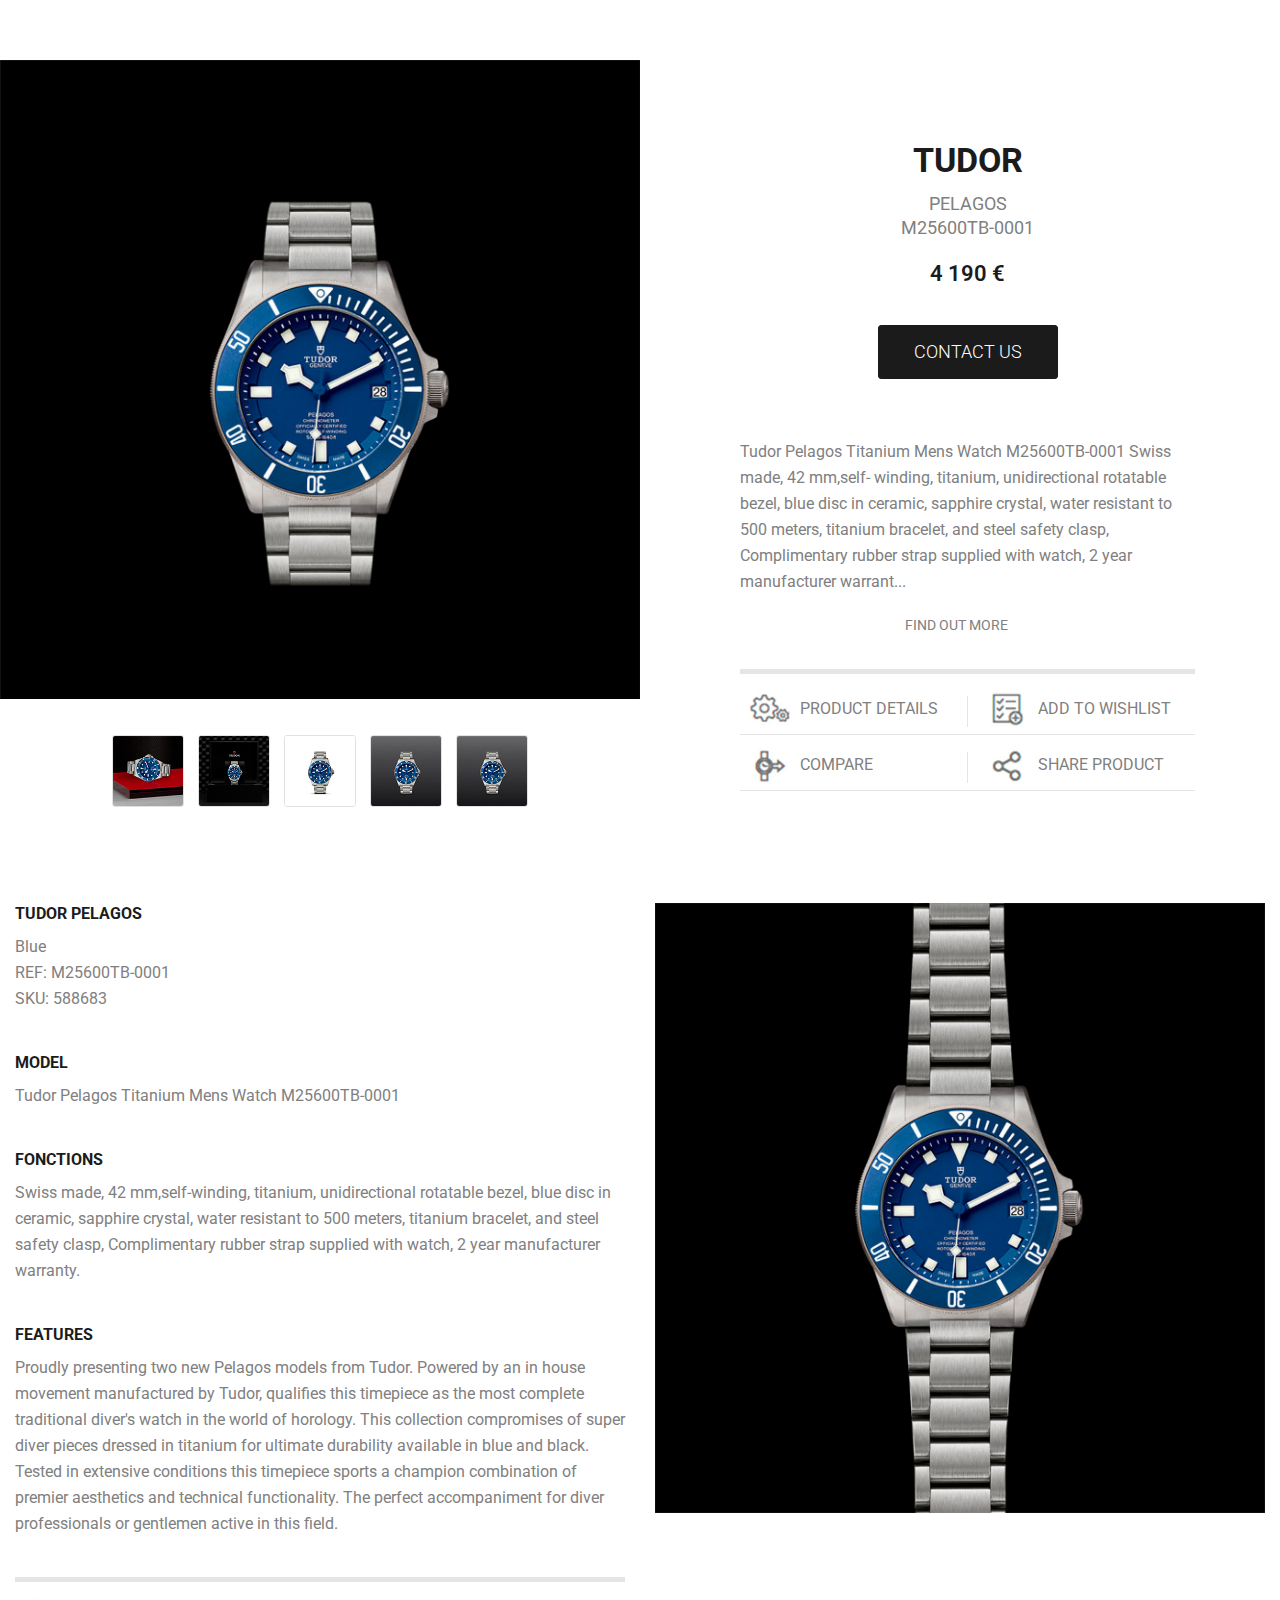
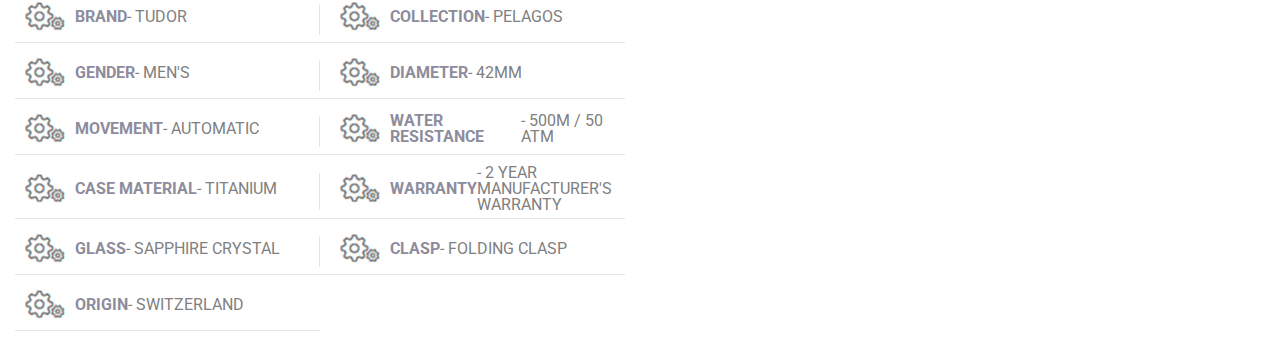
==== preview/index.html @ b0b80672 "git init" ====
<!doctype html>
<html lang="en">
<head>
	<meta charset="UTF-8">
<title>title</title>
<meta name="robots" content="noindex, nofollow">
<meta name="viewport" content="width=device-width, user-scalable=no, initial-scale=1.0, maximum-scale=1.0, minimum-scale=1.0">
<meta http-equiv="X-UA-Compatible" content="ie=edge">
<!-- Chrome, Firefox OS and Opera -->
<meta name="theme-color" content="#000">
<!-- Windows Phone -->
<meta name="msapplication-navbutton-color" content="#000">
<!-- iOS Safari -->
<meta name="apple-mobile-web-app-status-bar-style" content="#000">

<link rel="preconnect" href="https://fonts.gstatic.com">
<link href="https://fonts.googleapis.com/css2?family=Roboto:ital,wght@0,100;0,300;0,400;0,500;0,700;0,900;1,100;1,300;1,400;1,500;1,700;1,900&display=swap" rel="stylesheet">


<link rel="stylesheet" href="../static/css/swiper.min.css">
<link rel="stylesheet" href="../static/css/index.css">


<!--<link rel="stylesheet" href="../static/css/mobile.css"  media="(max-width:991px)">-->

<!--<link rel="stylesheet" href="../static/css/desktop.css"  media="(min-width:992px)">-->




<!--<link rel="shortcut icon" href="../static/images/favicon.png"/>-->

</head>
<body>
<!--page-wrapper-->
<div class="page-wrapper">
	<header class="header wrapper" id="header"></header>
	<!--page-content-->
	<div class="page-content">
		<section class="top-product">
			<div class="container">
				<div class="top-product__wrap">
					<div class="product-slider">
						<div class="swiper-container gallery-top">
							<div class="swiper-wrapper">
								<div class="swiper-slide">
									<img src="../static/images/general/product-img-1.jpg" alt="">
								</div>
								<div class="swiper-slide">
									<img src="../static/images/general/product-img-1.jpg" alt="">
								</div>
								<div class="swiper-slide">
									<img src="../static/images/general/product-img-1.jpg" alt="">
								</div>
								<div class="swiper-slide">
									<img src="../static/images/general/product-img-1.jpg" alt="">
								</div>
								<div class="swiper-slide">
									<img src="../static/images/general/product-img-1.jpg" alt="">
								</div>
							</div>
							<!-- Add Arrows -->
							<div class="swiper-button-next"></div>
							<div class="swiper-button-prev"></div>
						</div>
						<div class="swiper-container gallery-thumbs">
							<div class="swiper-wrapper">
								<div class="swiper-slide">
									<img src="../static/images/general/product-img-s-1.jpg" alt="">
								</div>
								<div class="swiper-slide">
									<img src="../static/images/general/product-img-s-2.jpg" alt="">
								</div>
								<div class="swiper-slide">
									<img src="../static/images/general/product-img-s-2.jpg" alt="">
								</div>
								<div class="swiper-slide">
									<img src="../static/images/general/product-img-s-3.jpg" alt="">
								</div>
								<div class="swiper-slide">
									<img src="../static/images/general/product-img-s-4.jpg" alt="">
								</div>
								<div class="swiper-slide">
									<img src="../static/images/general/product-img-s-5.jpg" alt="">
								</div>
							</div>
						</div>
					</div>
					<div class="product-info">
						<div class="product-info__title">TUDOR</div>
						<div class="product-info__subtitle">
							PELAGOS <br>
							M25600TB-0001
						</div>
						<div class="product-info__price">
							4 190 €
						</div>
						<div class="product-info__buy">
							<button class="btn btn-primary">
								CONTACT US
							</button>
						</div>
						<div class="product-info__text">
							Tudor Pelagos Titanium Mens Watch M25600TB-0001 Swiss made, 42 mm,self-
							winding, titanium, unidirectional rotatable bezel, blue disc in ceramic, sapphire
							crystal, water resistant to 500 meters, titanium bracelet, and steel safety clasp,
							Complimentary rubber strap supplied with watch, 2 year manufacturer warrant...
						</div>
						<div class="product-info__text-btn">
							<span>
								FIND OUT MORE
							</span>
							<svg class="icon">
								<use xlink:href="#ic-down"></use>
							</svg>
						</div>
						<div class="product-info__buttons">
							<ul>
								<li>
									<a href="#">
										<img src="../static/images/general/product-info-1.png" alt="">
										<span>PRODUCT DETAILS</span>
									</a>
								</li>
								<li>
									<a href="#">
										<img src="../static/images/general/product-info-2.png" alt="">
										<span>ADD TO WISHLIST</span>
									</a>
								</li>
								<li>
									<a href="#">
										<img src="../static/images/general/product-info-3.png" alt="">
										<span>COMPARE</span>
									</a>
								</li>
								<li>
									<a href="#">
										<img src="../static/images/general/product-info-4.png" alt="">
										<span>SHARE PRODUCT</span>
									</a>
								</li>
							</ul>
						</div>
					</div>
				</div>
			</div>
		</section>
		<section class="product-about">
			<div class="container">
				<div class="product-about__wrap">
					<div class="product-about__des">
						<div class="product-about__item">
							<div class="product-about__title">
								TUDOR PELAGOS
							</div>
							<div class="product-about__text">
								Blue <br>
								REF: M25600TB-0001 <br>
								SKU: 588683 <br>
							</div>
						</div>
						<div class="product-about__item">
							<div class="product-about__title">
								MODEL
							</div>
							<div class="product-about__text">
								Tudor Pelagos Titanium Mens Watch M25600TB-0001
							</div>
						</div>
						<div class="product-about__item">
							<div class="product-about__title">
								FONCTIONS
							</div>
							<div class="product-about__text">
								Swiss made, 42 mm,self-winding, titanium, unidirectional rotatable bezel, blue disc in ceramic,
								sapphire crystal, water resistant to 500 meters, titanium bracelet, and steel safety clasp,
								Complimentary rubber strap supplied with watch, 2 year manufacturer warranty.
							</div>
						</div>
						<div class="product-about__item">
							<div class="product-about__title">
								FEATURES
							</div>
							<div class="product-about__text">
								Proudly presenting two new Pelagos models from Tudor. Powered by an in house movement
								manufactured by Tudor, qualifies this timepiece as the most complete traditional diver's watch in
								the world of horology. This collection compromises of super diver pieces dressed in titanium for
								ultimate durability available in blue and black. Tested in extensive conditions this timepiece
								sports a champion combination of premier aesthetics and technical functionality. The perfect
								accompaniment for diver professionals or gentlemen active in this field.
							</div>
						</div>
						<div class="product-info__buttons">
							<ul>
								<li>
									<img src="../static/images/general/product-info-1.png" alt="">
									<strong>BRAND </strong>
									<span> - TUDOR</span>
								</li>
								<li>
									<img src="../static/images/general/product-info-1.png" alt="">
									<strong>COLLECTION </strong>
									<span> - PELAGOS</span>
								</li>
								<li>
									<img src="../static/images/general/product-info-1.png" alt="">
									<strong>GENDER </strong>
									<span> - MEN'S</span>
								</li>
								<li>
									<img src="../static/images/general/product-info-1.png" alt="">
									<strong>DIAMETER </strong>
									<span> - 42MM</span>
								</li>
								<li>
									<img src="../static/images/general/product-info-1.png" alt="">
									<strong>MOVEMENT </strong>
									<span> - AUTOMATIC</span>
								</li>
								<li>
									<img src="../static/images/general/product-info-1.png" alt="">
									<strong>WATER RESISTANCE </strong>
									<span> - 500M / 50 ATM</span>
								</li>
								<li>
									<img src="../static/images/general/product-info-1.png" alt="">
									<strong>CASE MATERIAL </strong>
									<span> - TITANIUM</span>
								</li>
								<li>
									<img src="../static/images/general/product-info-1.png" alt="">
									<strong>WARRANTY </strong>
									<span> - 2 YEAR MANUFACTURER'S WARRANTY</span>
								</li>
								<li>
									<img src="../static/images/general/product-info-1.png" alt="">
									<strong>GLASS </strong>
									<span> - SAPPHIRE CRYSTAL</span>
								</li>
								<li>
									<img src="../static/images/general/product-info-1.png" alt="">
									<strong>CLASP</strong>
									<span> -  FOLDING CLASP</span>
								</li>
								<li>
									<img src="../static/images/general/product-info-1.png" alt="">
									<strong>ORIGIN</strong>
									<span> -  SWITZERLAND</span>
								</li>
							</ul>
						</div>
					</div>
					<div class="product-about__media">
						<img src="../static/images/general/product-about.jpg" alt="">
					</div>
				</div>
			</div>
		</section>
	</div>
	<!--page-content-->
	<footer class="footer" id="footer"></footer>

</div>
<!--end-page-wrapper-->
<div class="hidden">
    <?xml version="1.0" encoding="utf-8"?><svg xmlns="http://www.w3.org/2000/svg" xmlns:xlink="http://www.w3.org/1999/xlink"><symbol viewBox="0 0 30 25.385" id="about-ico-1" xmlns="http://www.w3.org/2000/svg"><g data-name="Сгруппировать 204"><path data-name="Контур 5928" d="M9.231 17.885a.577.577 0 01-.577.577H4.039a.577.577 0 01-.577-.577V15a.577.577 0 01.577-.577h4.615a.577.577 0 01.577.577z"/><path data-name="Контур 5929" d="M20.769 17.885a.577.577 0 01-.577.577h-4.615a.577.577 0 01-.577-.577V15a.577.577 0 01.577-.577h4.615a.577.577 0 01.577.577z"/><path data-name="Контур 5930" d="M23.654 0a6.352 6.352 0 00-5.905 4.038h-3.326a2.874 2.874 0 00-2.308 1.172 2.874 2.874 0 00-2.308-1.172H2.885A2.888 2.888 0 000 6.923v14.423a2.888 2.888 0 002.885 2.885h7.5a1.155 1.155 0 011.154 1.154h1.154a1.155 1.155 0 011.154-1.154h7.5a2.888 2.888 0 002.885-2.885v-8.683A6.345 6.345 0 0023.654 0zM10.385 23.077h-7.5a1.733 1.733 0 01-1.6-1.062 2.866 2.866 0 001.6.485h6.923a1.727 1.727 0 011.415.74 2.288 2.288 0 00-.838-.163zm-.577-1.731H2.885a1.733 1.733 0 01-1.731-1.731V6.923a1.733 1.733 0 011.731-1.731h6.923a1.733 1.733 0 011.731 1.731v15.016a2.836 2.836 0 00-1.731-.593zm11.538 1.731h-7.5a2.288 2.288 0 00-.838.163 1.727 1.727 0 011.415-.74h6.923a2.866 2.866 0 001.6-.485 1.733 1.733 0 01-1.6 1.062zm1.731-4.615v1.154a1.733 1.733 0 01-1.731 1.731h-6.923a2.836 2.836 0 00-1.731.593V6.923a1.733 1.733 0 011.731-1.731h2.995a6.1 6.1 0 000 2.308H15v1.154h2.748a6.332 6.332 0 00.593 1.154H15v1.154h4.312a6.319 6.319 0 003.765 1.7zm.577-6.923a5.192 5.192 0 115.192-5.192 5.2 5.2 0 01-5.192 5.191z"/><path data-name="Контур 5931" d="M3.462 7.5h5.769v1.154H3.462z"/><path data-name="Контур 5932" d="M3.462 9.808h5.769v1.154H3.462z"/><path data-name="Контур 5933" d="M3.462 12.115h5.769v1.154H3.462z"/><path data-name="Контур 5934" d="M15 12.115h5.769v1.154H15z"/><path data-name="Контур 5935" d="M23.077 2.885h1.154V7.5h-1.154z"/><path data-name="Контур 5936" d="M23.077 8.654h1.154v1.154h-1.154z"/></g></symbol><symbol viewBox="0 0 30 28.846" id="about-ico-2" xmlns="http://www.w3.org/2000/svg"><path data-name="Контур 5912" d="M28.269 0H1.731A1.733 1.733 0 000 1.731v19.615a1.733 1.733 0 001.731 1.731h9.808v2.308H9.231a1.733 1.733 0 00-1.731 1.73v1.731h15v-1.731a1.733 1.733 0 00-1.731-1.731h-2.307v-2.307h9.808A1.733 1.733 0 0030 21.346V1.731A1.733 1.733 0 0028.269 0zm-7.5 26.538a.578.578 0 01.577.577v.577H8.654v-.577a.578.578 0 01.577-.577h11.538zm-3.462-1.154h-4.615v-2.307h4.615zm11.538-4.038a.578.578 0 01-.577.577H1.731a.578.578 0 01-.577-.577V1.731a.578.578 0 01.577-.577h26.538a.578.578 0 01.577.577z"/><path data-name="Контур 5913" d="M26.539 2.308H3.462a1.155 1.155 0 00-1.154 1.154v15h25.385v-15a1.155 1.155 0 00-1.154-1.154zm0 1.154v1.154H3.462V3.462zM3.462 17.308V5.77h23.077v11.538z"/><path data-name="Контур 5914" d="M23.077 19.615h3.462v1.154h-3.462z"/><path data-name="Контур 5915" d="M18.462 19.615h3.462v1.154h-3.462z"/><path data-name="Контур 5916" d="M13.557 15.085a1.148 1.148 0 01-.817-.339l-3.053-3.052.816-.816 3.053 3.052 5.939-5.937.816.816-5.937 5.938a1.148 1.148 0 01-.817.338z"/></symbol><symbol viewBox="0 0 27.715 30" id="about-ico-3" xmlns="http://www.w3.org/2000/svg"><g data-name="Сгруппировать 203"><path data-name="Контур 5917" d="M2.31 4.619h4.619v1.155H2.31z"/><path data-name="Контур 5918" d="M8.083 4.619h2.31v1.155h-2.31z"/><path data-name="Контур 5919" d="M8.083 15.59h1.155v4.619H8.083z"/><path data-name="Контур 5920" d="M8.661 14.435a1.155 1.155 0 111.155-1.155 1.156 1.156 0 01-1.155 1.155zm0-1.155z"/><path data-name="Контур 5921" d="M2.31 0h23.1v1.155H2.31z"/><path data-name="Контур 5922" d="M25.983 2.31H1.732A1.734 1.734 0 000 4.042v19.631a1.734 1.734 0 001.732 1.737h7.142a.579.579 0 01.473.245l2.558 3.636a1.68 1.68 0 002.749 0l2.559-3.635a.578.578 0 01.473-.246h8.3a1.734 1.734 0 001.732-1.732V4.042a1.734 1.734 0 00-1.735-1.732zM1.732 3.465h24.25a.578.578 0 01.577.577v2.887H1.155V4.042a.578.578 0 01.577-.577zm24.25 20.786h-8.3a1.736 1.736 0 00-1.417.736l-2.56 3.636a.54.54 0 01-.86 0l-2.559-3.636a1.737 1.737 0 00-1.417-.735H1.732a.578.578 0 01-.577-.577V8.084H26.56v15.59a.578.578 0 01-.577.577z"/><path data-name="Контур 5923" d="M2.31 21.938a1.156 1.156 0 001.155 1.155h20.786a1.156 1.156 0 001.159-1.155v-12.7H2.31zM3.465 10.39h20.786v11.548H3.465z"/><path data-name="Контур 5924" d="M10.97 19.054h4.619v1.155H10.97z"/><path data-name="Контур 5925" d="M10.97 16.744h5.774v1.155H10.97z"/><path data-name="Контур 5926" d="M10.97 14.435h6.929v1.155H10.97z"/><path data-name="Контур 5927" d="M10.97 12.125h8.083v1.155H10.97z"/></g></symbol><symbol viewBox="0 0 32 32" id="advantages-ico-1" xmlns="http://www.w3.org/2000/svg"><path data-name="Контур 5937" d="M16 12.923v6.154a3.077 3.077 0 000-6.154z"/><g data-name="Сгруппировать 408"><path data-name="Контур 5938" d="M16 0a16 16 0 1016 16A16.047 16.047 0 0016 0zm0 30.769A14.769 14.769 0 1130.769 16 14.813 14.813 0 0116 30.769z"/><path data-name="Контур 5939" d="M16 9.846A6.154 6.154 0 1022.154 16 6.172 6.172 0 0016 9.846zm0 11.077A4.923 4.923 0 1120.923 16 4.938 4.938 0 0116 20.923z"/><path data-name="Контур 5940" d="M16 2.462A13.538 13.538 0 1029.539 16 13.578 13.578 0 0016 2.462zm0 25.846A12.308 12.308 0 1128.308 16 12.344 12.344 0 0116 28.308z"/></g></symbol><symbol viewBox="0 0 17.414 17.414" id="arrow" xmlns="http://www.w3.org/2000/svg"><path d="M8 .707l8 8-8 8m-8-8h16" stroke-width="2"/></symbol><symbol viewBox="0 0 8.121 5.121" id="ic-chevron" xmlns="http://www.w3.org/2000/svg"><path data-name="Контур 1" d="M1.061 1.061l1.125 1.125.525.525 1.35 1.35 1-1 .125-.125 1.875-1.875"/></symbol><symbol viewBox="0 0 14 14" id="ic-login" xmlns="http://www.w3.org/2000/svg"><path d="M7 0A7 7 0 00.77 3.818a.583.583 0 101.038.531 5.833 5.833 0 110 5.3.583.583 0 10-1.038.531A7 7 0 107 0zm-.589 4.078a.583.583 0 00-.407 1l1.338 1.338H.583a.584.584 0 100 1.167h6.758L6 8.921a.583.583 0 10.825.825l2.282-2.282a.583.583 0 000-.929L6.829 4.254a.583.583 0 00-.418-.177z"/></symbol><symbol viewBox="0 0 131.255 40" id="ic-logo" xmlns="http://www.w3.org/2000/svg"><g data-name="Сгруппировать 96"><g data-name="Сгруппировать 93"><path data-name="Контур 25" d="M28.465 23.498a5.767 5.767 0 00-5.767 5.767h17.3v-5.767z"/><path data-name="Контур 26" d="M29.036 30.999a14.254 14.254 0 01-9.16 3.234A14.135 14.135 0 019.83 29.957a14.25 14.25 0 01-4.061-9.8 14.14 14.14 0 014.07-10.117 14.259 14.259 0 0110.162-4.268A14.142 14.142 0 0130.066 9.94l.028.029a10.475 10.475 0 007.421 3.117h1.261a20.009 20.009 0 00-18.9-13.087 19.958 19.958 0 00-19.88 20 20 20 0 0020 20 19.925 19.925 0 0013.63-5.365 6.466 6.466 0 006.371 5.365v-9z"/></g><g data-name="Сгруппировать 94"><path data-name="Контур 27" d="M78.929 8.833a.6.6 0 00-.126.465c-.071 2.877-.276 5.749-.237 8.631a11.426 11.426 0 01-.166 2.768c-.1.445-.16.527-.612.528h-2.75c-.466 0-.539-.077-.539-.553a36.264 36.264 0 01.093-4.216c.226-1.951.119-3.9.192-5.853.05-1.358.179-2.712.25-4.07a1.467 1.467 0 011.44-1.325q1.877-.025 3.755 0a1.746 1.746 0 011.551 1.4 9.83 9.83 0 00.4 1.773.16.16 0 01.019.064 11.12 11.12 0 00.38 2.053 8.493 8.493 0 00.39 1.882 1.529 1.529 0 01.053.361 12.039 12.039 0 01.326 2.722c.115-.713.237-1.42.386-2.1a7.015 7.015 0 01.385-1.78 2.186 2.186 0 00.074-.593 13.171 13.171 0 01.343-1.721c.195-.621.048-1.3.4-1.876a.5.5 0 00.027-.264 1.909 1.909 0 011.972-1.934c1.126.052 2.258 0 3.386.02a1.512 1.512 0 011.188.493 1.69 1.69 0 01.431 1.061c0 .748-.023 1.5.013 2.245.057 1.191.175 2.379.226 3.571.043 1 .031 2.01.033 3.015 0 1.329.235 2.643.245 3.972 0 .413.02.826.014 1.239a.389.389 0 01-.427.416q-1.542.008-3.085 0a.518.518 0 01-.508-.411 1.817 1.817 0 01-.061-.564c0-1.2-.015-2.39-.006-3.585.009-1.13-.218-2.241-.235-3.368-.016-.993-.024-1.987-.032-2.981 0-.476 0-.952-.038-1.433a2.517 2.517 0 00-.307 1 1.516 1.516 0 01-.2.9.8.8 0 00-.06.426 1.511 1.511 0 01-.2.834.157.157 0 00-.038.091c.088.65-.294 1.225-.3 1.86a1.148 1.148 0 01-.139.579.341.341 0 00-.065.153 9.287 9.287 0 01-.353 1.858c-.123.672-.113 1.436-.752 1.924a1.659 1.659 0 01-.937.368c-.859.029-1.721.029-2.581 0a1.764 1.764 0 01-1.425-1.053c-.12-.321-.133-.648-.223-.961-.173-.6-.19-1.227-.409-1.811a.187.187 0 01-.016-.065c.006-.718-.374-1.372-.348-2.092.009-.24-.228-.4-.217-.623a12.9 12.9 0 00-.347-1.892 9.827 9.827 0 01-.233-1.548z"/><path data-name="Контур 28" d="M53.492 19.797a7.391 7.391 0 01-1.493 1.127 4.072 4.072 0 01-.693.3 4.818 4.818 0 01-2.719.25 4.085 4.085 0 01-2.967-2.233 9.278 9.278 0 01-.538-1.523 19.321 19.321 0 01-.448-6.329 7.393 7.393 0 01.435-2.313c.123-.321.138-.688.3-1.013A4.688 4.688 0 0147.1 5.925c.528-.315 1.108-.484 1.652-.746a.523.523 0 01.129-.033 12.288 12.288 0 014.443-.183 6.7 6.7 0 012.152.388 1.326 1.326 0 00.461.054c.426.045.667.333.539.733a9.223 9.223 0 00-.2 2.054c-.053.581-.2.76-.77.76h-4.593a1.557 1.557 0 00-1.473 1.029 4.3 4.3 0 00-.256 1.661 15.26 15.26 0 00.02 3.438 7.432 7.432 0 00.033.768 1.981 1.981 0 00.83 1.472.428.428 0 00.147.077 5.384 5.384 0 002.342-.1c.388-.135.431-.346.427-.69-.016-1.373-.007-2.747-.006-4.121 0-.53.051-.583.568-.584h2.816c.625 0 .712.095.712.72v7.874c0 .578-.137.719-.706.72h-2.045a.473.473 0 01-.552-.451 7.8 7.8 0 01-.278-.968z"/><path data-name="Контур 29" d="M99.052 17.47c.927 0 1.855-.01 2.782.005.317.005.592-.082.666-.379a.963.963 0 00-.118-.953 2.422 2.422 0 00-.957-.589c-.6-.227-1.181-.493-1.764-.758a9.566 9.566 0 00-.734-.3 5.655 5.655 0 01-2.81-1.987 3.645 3.645 0 01-.631-1.557 8.706 8.706 0 01.023-3.029 3.082 3.082 0 012.274-2.551 12.1 12.1 0 013.636-.487 6.306 6.306 0 012.02.205 2.045 2.045 0 00.666.046 1.658 1.658 0 011 .214c.113.079.26.047.393.056.612.041.842.319.88.913a11.986 11.986 0 01-.235 2.087c-.029.269-.224.294-.442.293q-2.062-.007-4.123-.007c-.346 0-.693.005-1.039 0-.388 0-.766.057-.925.453a1 1 0 00.462 1.179 7.258 7.258 0 001.322.593c.265.1.529.218.789.331.575.25 1.16.48 1.728.742a4.97 4.97 0 012.38 2.063 4.83 4.83 0 01.406 1.288 5.836 5.836 0 01.193 1.413 4.849 4.849 0 01-.2 1.414c-.109.341-.15.7-.282 1.049a2.862 2.862 0 01-1.447 1.568 6.63 6.63 0 01-1.926.548 10.364 10.364 0 01-1.953.176 6.238 6.238 0 01-2.187-.166 2.646 2.646 0 00-.865-.055 1.9 1.9 0 01-.939-.2.663.663 0 00-.425-.065 1.981 1.981 0 01-1.015-.289.268.268 0 01-.157-.273 4.519 4.519 0 01.031-.9 7.87 7.87 0 00.181-1.592c-.006-.418.1-.5.526-.5h2.816z"/><path data-name="Контур 30" d="M65.778 12.326a1.827 1.827 0 00.058-.29 6.027 6.027 0 01.688-2.268 6.311 6.311 0 00.272-.779c.175-.571.45-1.1.652-1.657a12.561 12.561 0 01.79-1.892.441.441 0 01.414-.235c1.173 0 2.346-.007 3.519 0a.387.387 0 01.315.623 13.887 13.887 0 00-.758 1.615c-.273.663-.623 1.293-.9 1.955-.2.489-.461.952-.651 1.448s-.453.981-.677 1.472l-.6 1.351c-.218.484-.451.962-.659 1.451a3.309 3.309 0 00-.393 1.418c.035 1.316.013 2.635.011 3.952 0 .642-.094.732-.736.733h-2.916c-.62 0-.7-.083-.7-.69 0-1.34-.025-2.68.013-4.019a3.733 3.733 0 00-.428-1.485c-.2-.509-.453-1-.686-1.492-.226-.478-.4-.98-.656-1.445-.24-.432-.42-.9-.624-1.349-.237-.524-.483-1.044-.7-1.575-.2-.48-.446-.937-.632-1.423-.2-.512-.461-1-.689-1.5-.092-.2-.189-.4-.3-.588-.127-.227.075-.454.387-.457.726-.006 1.452 0 2.179 0h1.207a.82.82 0 01.8.655 7.826 7.826 0 00.439 1.17 8.931 8.931 0 01.361.954c.079.254.207.489.305.729.218.529.4 1.075.632 1.6a3.629 3.629 0 01.395 1.331 1.314 1.314 0 00.268.687z"/></g><g data-name="Сгруппировать 95"><path data-name="Контур 31" d="M44.598 30.372v-4.221c0-.7.079-.777.758-.778.514 0 1.028.007 1.542 0a2.866 2.866 0 011.834.678 1.811 1.811 0 01.627 1.039 2.777 2.777 0 01-.513 2.817c-.149.148-.176.235-.007.4a1.971 1.971 0 01.649 1.581c-.022.322.011.648-.007.971a2.319 2.319 0 01-1.391 2.206 3.843 3.843 0 01-1.31.222c-.5.026-1.005.01-1.508 0-.555-.006-.672-.125-.673-.67q-.002-2.118-.001-4.245zm1.714 1.934h.019v.569c0 .19 0 .4-.014.6-.006.12 0 .216.14.263a1.22 1.22 0 001.174-.384 4.177 4.177 0 00.053-2.065c-.015-.029-.046-.048-.066-.074-.3-.389-.735-.3-1.135-.32-.149-.006-.174.136-.172.274.01.38.001.759.001 1.137zm.02-4.246v.968c0 .113.01.222.137.279a1.482 1.482 0 001.117-.257 1.8 1.8 0 00.221-1.118c.038-.847-.564-1.069-1.174-1.079-.213 0-.3.1-.3.3.003.307.001.607 0 .908z"/><path data-name="Контур 32" d="M91.483 25.312a1.923 1.923 0 011.868.842 2.526 2.526 0 01.455 1.9.3.3 0 01-.327.272c-.223.006-.447.007-.67 0-.453 0-.546-.087-.6-.53a.972.972 0 00-.52-.9.787.787 0 00-1.065.517 4.057 4.057 0 000 1.169c.06.385.363.556.7.683a4.475 4.475 0 012.027 1.071 1.853 1.853 0 01.468.938 4.511 4.511 0 01.127 1.354 4.494 4.494 0 01-.476 1.75 2.193 2.193 0 01-1.424.973 2.731 2.731 0 01-2.407-.474 1.84 1.84 0 01-.721-1.365c-.022-.233-.05-.466-.062-.7a.338.338 0 01.378-.4h.838a.347.347 0 01.391.393 1.116 1.116 0 00.019.233.921.921 0 001.354.643.766.766 0 00.406-.623 3.08 3.08 0 00-.085-1.484.938.938 0 00-.521-.525 8 8 0 00-.933-.347 2.537 2.537 0 01-1.3-.762 2.085 2.085 0 01-.473-1.178 7.952 7.952 0 010-1.4 2.365 2.365 0 011.14-1.785 2.39 2.39 0 011.413-.265z"/><path data-name="Контур 33" d="M64.315 31.748v-2.914c0-.513.122-.631.633-.637h.637c.087 0 .219 0 .252.055.223.35.414.136.649.007a1.624 1.624 0 012.389 1.5c-.019 1.641 0 3.282-.005 4.923 0 .471-.115.605-.586.612-1.207.017-1.093.083-1.093-1.032v-3.617c0-.111 0-.224-.006-.335-.031-.373-.246-.633-.522-.635a.9.9 0 00-.663.627 2.441 2.441 0 00-.009.334v4.12c0 .472-.069.537-.546.542-1.108.012-1.129-.009-1.129-1.108l-.001-2.442z"/><path data-name="Контур 34" d="M121.254 31.716v-2.947c0-.436.123-.561.552-.573.234-.006.469 0 .7 0 .056 0 .135-.013.163.017.467.517.807-.09 1.208-.139a1.531 1.531 0 01.319-.071 1.734 1.734 0 011.545 1.653q.008 2.545 0 5.091c0 .4-.131.537-.545.549-1.272.035-1.134-.065-1.132-1.066v-3.852c0-.419-.219-.7-.536-.7a.728.728 0 00-.6.7c-.011.636 0 1.273 0 1.909v2.479c0 .418-.121.529-.544.539-1.1.025-1.127 0-1.127-1.1q-.003-1.25-.003-2.489z"/><path data-name="Контур 35" d="M108.175 31.695v3.015c0 .43-.119.557-.549.582-.223.013-.447 0-.67 0-.114 0-.252 0-.307-.1-.161-.285-.3-.216-.54-.065a1.438 1.438 0 01-2.094-.359 1.966 1.966 0 01-.326-1.1 367.514 367.514 0 010-4.925c0-.407.13-.533.545-.546.212-.007.425 0 .637 0 .416.006.487.074.488.493v4.457c.007.374.185.595.482.6a.61.61 0 00.659-.605c.007-1.43 0-2.859 0-4.289 0-.631.026-.652.663-.659 1.173-.012 1.008.024 1.013 1.023.003.825-.001 1.647-.001 2.478z"/><path data-name="Контур 36" d="M55.194 31.712v3.014c0 .427-.129.557-.558.57-.212.007-.424 0-.637 0-.1 0-.241.013-.283-.068-.187-.364-.392-.187-.619-.054a1.422 1.422 0 01-1.582.022 1.357 1.357 0 01-.632-.853 11.9 11.9 0 01-.114-2.665c-.026-.959-.008-1.92-.006-2.88 0-.491.105-.6.583-.6 1.13 0 1.028-.093 1.029 1.026v3.852c0 .427.194.675.523.676a.6.6 0 00.619-.671V28.76c0-.5.056-.558.555-.563h.57c.491 0 .551.065.552.569q.002 1.472 0 2.946z"/><path data-name="Контур 37" d="M70.017 31.693V30.12a2.121 2.121 0 011.492-1.966 2.363 2.363 0 012.794 1.324.991.991 0 01.069.392c0 .67.006 1.339 0 2.008 0 .386-.084.464-.482.467h-1.775c-.394 0-.49.1-.49.5a3.488 3.488 0 00.051.464c.036.263.16.439.453.435.26 0 .478-.05.552-.365a.547.547 0 01.573-.424c.223-.006.447 0 .67 0 .3.005.419.175.452.466a2.014 2.014 0 01-1.209 1.758 2.166 2.166 0 01-1.357.2 2.1 2.1 0 01-1.8-2.181c.026-.499.007-1.003.007-1.505zm2.257-.624c.136-.041.433.131.478-.221a1.647 1.647 0 00-.063-.79.477.477 0 00-.552-.372c-.339.059-.546.509-.512 1.012.028.414.305.39.648.371z"/><path data-name="Контур 38" d="M115.685 31.711c0-.48-.009-.96 0-1.44a2.018 2.018 0 011.053-1.876 1.975 1.975 0 011.7-.259 2.4 2.4 0 011.426 1.054 2.86 2.86 0 01.228 1.37 23.468 23.468 0 01-.053 3.11 1.886 1.886 0 01-1.174 1.5c-.168.055-.323.148-.491.2a2.274 2.274 0 01-2.5-1.278 3.111 3.111 0 01-.2-1.071c.017-.439.011-.875.011-1.31zm1.679.01c0 .479-.007.958 0 1.437.007.369.19.571.5.588a.569.569 0 00.619-.53q.03-1.453 0-2.906a.667.667 0 00-.617-.634.623.623 0 00-.507.676c.002.455.005.912.005 1.369z"/><path data-name="Контур 39" d="M94.961 31.72c0-.48.011-.96 0-1.439a2.081 2.081 0 011.2-2 2.3 2.3 0 012.946.867 2.532 2.532 0 01.242 1.29c-.036 1.048.017 2.1-.024 3.144a2.128 2.128 0 01-1.191 1.6 2.235 2.235 0 01-1.926 0 2.153 2.153 0 01-1.24-1.754c-.007-.29 0-.58 0-.87s-.007-.559-.007-.838zm1.677-.022c0 .5-.01 1 0 1.5.01.383.155.527.491.545.369.02.625-.245.637-.7.014-.556 0-1.113 0-1.67 0-.323.013-.647-.006-.969-.023-.39-.327-.74-.606-.734-.324.007-.524.292-.526.753.009.429.01.852.01 1.275z"/><path data-name="Контур 40" d="M127.464 33.086a.835.835 0 01.947.517c.109.225.514.269.757.13a.665.665 0 00.266-.69c-.135-.467-.538-.6-.917-.747a5.435 5.435 0 01-1.094-.542 2.076 2.076 0 01-.567-2.407 2.025 2.025 0 01.745-.954 2.551 2.551 0 011.869-.285 3.292 3.292 0 011.645 1.264.678.678 0 01.1.67c-.06.212-.273.152-.43.174-.188.025-.379.028-.566.056a.863.863 0 01-.879-.421.561.561 0 00-.8-.056.548.548 0 00-.016.779 2.651 2.651 0 00.934.494 2.556 2.556 0 011.318.967c.005.01.009.023.017.028.645.412.417 1.06.441 1.638a.288.288 0 01-.044.192c-.4.409-.639.976-1.191 1.234a2.489 2.489 0 01-1.62.246 2.093 2.093 0 01-1.7-1.694c-.038-.5.042-.588.548-.592z"/><path data-name="Контур 41" d="M81.162 33.074c.138.015.3.03.47.052a.366.366 0 01.351.305c.055.291.277.31.508.326a.543.543 0 00.614-.3.611.611 0 00-.063-.663 2.02 2.02 0 00-.88-.513 2.588 2.588 0 01-1.456-1 1.872 1.872 0 01-.276-1.49 2.089 2.089 0 01.911-1.413 2.109 2.109 0 011.808-.266 2.306 2.306 0 011.329.916 4.725 4.725 0 01.333.791c.073.169-.039.325-.232.38a2.463 2.463 0 01-1.226 0c-.141-.031-.178-.155-.247-.254a.584.584 0 00-1-.011c-.206.289 0 .709.445.883a10.529 10.529 0 011.153.511 2 2 0 01.956 1.1 1.866 1.866 0 01.174.9 2.446 2.446 0 01-1.363 1.9 2.435 2.435 0 01-2.477-.377 2.183 2.183 0 01-.7-1.192c-.087-.321.044-.487.371-.547a4.773 4.773 0 01.497-.038z"/><path data-name="Контур 42" d="M56.978 33.085a.753.753 0 01.9.51c.081.218.338.194.533.193a.413.413 0 00.4-.257.772.772 0 00-.375-1.034 8.91 8.91 0 01-1.555-.752 2.05 2.05 0 01-.553-2.351c.224-.385.365-.814.8-1.021a2.122 2.122 0 011.865-.245 2.4 2.4 0 011.07.621 1.621 1.621 0 01.443 1.084c-.008.224-.079.37-.313.393-.528.05-1.08.193-1.41-.438-.1-.19-.585-.176-.763-.013a.651.651 0 000 .822 2.987 2.987 0 001.01.486 2.6 2.6 0 011.4 1.216 2.426 2.426 0 01-.88 2.8 2.4 2.4 0 01-2.212.092 2.328 2.328 0 01-1.2-1.484c-.031-.518.057-.614.571-.62z"/><path data-name="Контур 43" d="M75.987 33.077a.855.855 0 01.95.463.693.693 0 00.84.185.289.289 0 00.1-.083.944.944 0 00-.29-1.116c-.4-.186-.806-.367-1.218-.53a2.105 2.105 0 01-1.075-1.542 2.514 2.514 0 01.531-1.769 2.18 2.18 0 012.194-.578 2.063 2.063 0 011.178.692 1.709 1.709 0 01.413 1.061.336.336 0 01-.3.37 2.828 2.828 0 01-.933.011.464.464 0 01-.414-.3c-.086-.3-.305-.281-.532-.275-.178.005-.352.047-.4.239a.664.664 0 00.091.693 2.72 2.72 0 001.011.485 2.566 2.566 0 011.422 1.295 2.423 2.423 0 01-.892 2.721 2.336 2.336 0 01-3.292-.943 1.826 1.826 0 01-.157-.749c-.012-.187.151-.267.31-.3a3.953 3.953 0 01.463-.03z"/><path data-name="Контур 44" d="M109.586 31.792c0-.625-.01-1.251.005-1.876.005-.21-.041-.321-.266-.316-.348.007-.469-.2-.478-.514 0-.123.006-.246 0-.368-.024-.334.079-.546.462-.527.226.011.278-.135.277-.328v-1.306c-.005-.31.134-.445.446-.443 1.213.008 1.1-.111 1.1 1.057v.3c0 .63 0 .632.6.732a.413.413 0 01.386.395 3.08 3.08 0 01.009.4c-.015.416-.182.6-.6.595-.3 0-.412.1-.407.409.016 1 .005 2.01.007 3.015 0 .433.131.6.548.695a.509.509 0 01.448.538v.335c0 .581-.276.815-.85.673a3.205 3.205 0 01-.9-.217 1.528 1.528 0 01-.791-1.441v-1.809z"/><path data-name="Контур 45" d="M100.525 29.77v-3.783c0-.5.112-.607.612-.612h.4c.6 0 .659.061.66.678v3.951c0 1.027.008 2.054 0 3.08 0 .334.095.565.439.649a.379.379 0 01.311.416v.77c0 .257-.127.383-.372.374-1.142-.045-1.99-.485-2.036-1.873-.046-1.216-.014-2.434-.014-3.65z"/><path data-name="Контур 46" d="M63.173 31.723v2.949c0 .52-.112.615-.634.63-.937.027-1.056-.057-1.045-1.026.02-1.809 0-3.619.006-5.428 0-.543.1-.645.644-.651 1.03-.011 1.03-.011 1.03 1.013l-.001 2.513z"/><path data-name="Контур 47" d="M114.484 31.767v2.978c0 .479-.069.543-.536.554-1.323.03-1.079-.23-1.081-1.069q-.006-2.727 0-5.454c0-.48.083-.574.558-.577 1.169-.008 1.059-.095 1.06 1.025l-.001 2.543z"/><path data-name="Контур 48" d="M62.391 25.581c.776 0 .779 0 .779.781v.334a.786.786 0 01-.042.228c-.111.29-.548.419-1.1.314a.569.569 0 01-.521-.56c-.008-.155 0-.311 0-.467 0-.514.111-.622.629-.629.077-.002.166-.001.255-.001z"/><path data-name="Контур 49" d="M114.483 26.404c0 .766-.119.879-.9.845-.574-.025-.719-.177-.719-.755 0-.914 0-.914.921-.913h.234c.376.011.451.084.462.454.006.123.002.246.002.369z"/></g></g></symbol><symbol viewBox="0 0 11.934 14.1" id="ic-pin" xmlns="http://www.w3.org/2000/svg"><g data-name="Сгруппировать 3"><path data-name="Path 2" d="M5.967 8.358a2.392 2.392 0 002.392-2.392 2.392 2.392 0 00-2.392-2.392 2.392 2.392 0 00-2.392 2.392 2.4 2.4 0 002.392 2.392zm0-4.306a1.914 1.914 0 011.914 1.914A1.914 1.914 0 015.967 7.88a1.914 1.914 0 01-1.914-1.914 1.916 1.916 0 011.914-1.915z"/><path data-name="Path 3" d="M1.019 5.968a4.948 4.948 0 014.948-4.949 4.949 4.949 0 014.949 4.948 4.95 4.95 0 01-1.464 3.514l-3.484 3.473L2.484 9.48a4.911 4.911 0 01-1.465-3.512zm4.73 7.642a.308.308 0 00.435 0l3.324-3.312.379-.378a5.568 5.568 0 00.032-7.873 5.567 5.567 0 00-7.873-.032 5.567 5.567 0 00-.032 7.873l.032.032z"/></g></symbol><symbol viewBox="0 0 14 14" id="ic-search" xmlns="http://www.w3.org/2000/svg"><path d="M5.833 0a5.833 5.833 0 103.688 10.346L13 13.829a.586.586 0 10.829-.829l-3.483-3.483A5.827 5.827 0 005.833 0zm0 1.167a4.667 4.667 0 11-4.666 4.666 4.658 4.658 0 014.666-4.666z"/></symbol><symbol viewBox="0 0 20 11.667" id="service-ico-1" xmlns="http://www.w3.org/2000/svg"><path d="M5.833 0a5.833 5.833 0 105.589 7.5H15V10h3.333V7.5H20V4.167h-8.577A5.834 5.834 0 005.833 0zm0 3.333a2.5 2.5 0 11-2.5 2.5 2.5 2.5 0 012.5-2.5z"/></symbol><symbol viewBox="0 0 18 18" id="service-ico-2" xmlns="http://www.w3.org/2000/svg"><path d="M3 0a3.015 3.015 0 00-3 3v13a2 2 0 002 2h14a2 2 0 002-2V6a2 2 0 00-2-2H3a1 1 0 110-2h14V0zm12 10a1 1 0 11-1 1 1 1 0 011-1z"/></symbol><symbol viewBox="0 0 14 14" id="soc-1" xmlns="http://www.w3.org/2000/svg"><path d="M4.064 0A4.072 4.072 0 000 4.064v5.872A4.072 4.072 0 004.064 14h5.872A4.072 4.072 0 0014 9.936V4.064A4.072 4.072 0 009.936 0zm0 1.077h5.872a2.978 2.978 0 012.987 2.987v5.872a2.978 2.978 0 01-2.987 2.987H4.064a2.978 2.978 0 01-2.987-2.987V4.064a2.978 2.978 0 012.987-2.987zm6.975 1.077a.808.808 0 10.808.808.808.808 0 00-.809-.808zM7 3.231A3.769 3.769 0 1010.769 7 3.777 3.777 0 007 3.231zm0 1.077A2.692 2.692 0 114.308 7 2.684 2.684 0 017 4.308z"/></symbol><symbol viewBox="0 0 14 14" id="soc-2" xmlns="http://www.w3.org/2000/svg"><path d="M13.65 3.033a5.458 5.458 0 01-1.568.43 2.735 2.735 0 001.2-1.509 5.479 5.479 0 01-1.733.661A2.73 2.73 0 006.9 5.1a7.748 7.748 0 01-5.624-2.851 2.735 2.735 0 00.845 3.644 2.726 2.726 0 01-1.237-.342v.034a2.732 2.732 0 002.188 2.676 2.73 2.73 0 01-.718.1 2.629 2.629 0 01-.514-.05 2.735 2.735 0 002.549 1.9A5.47 5.47 0 011 11.37a5.365 5.365 0 01-.65-.038 7.709 7.709 0 004.182 1.226 7.71 7.71 0 007.764-7.763c0-.118 0-.237-.007-.353a5.547 5.547 0 001.361-1.409z"/></symbol><symbol viewBox="0 0 14 14" id="soc-3" xmlns="http://www.w3.org/2000/svg"><path d="M10.481 5.11H8.26V3.85c0-.65.053-1.06.985-1.06h1.177v-2A16.421 16.421 0 008.697.7 2.756 2.756 0 005.74 3.66v1.45H3.85v2.52h1.89v5.67h2.52V7.628h1.932z"/></symbol><symbol viewBox="0 0 14 14" id="soc-4" xmlns="http://www.w3.org/2000/svg"><path data-name="Контур 2" d="M13.858 9.833c.465.734-.509.824-.509.824h-2.063a1.854 1.854 0 01-.929-.28c-.7-.455-1.429-1.344-1.938-1.189-.435.13-.43.709-.43 1.209 0 .18-.155.26-.5.26H6.85a4.766 4.766 0 01-3.572-1.658 21.87 21.87 0 01-3.242-5.43s-.09-.185.01-.295.41-.11.41-.11h2a.9.9 0 01.32.13.638.638 0 01.175.225 9.818 9.818 0 00.764 1.813c.834 1.379 1.219 1.414 1.5 1.264.415-.215.28-1.678.28-1.678a1.8 1.8 0 00-.2-.909 1.106 1.106 0 00-.624-.35c-.11-.015.075-.21.315-.325a3.748 3.748 0 011.5-.17 3.842 3.842 0 01.984.09c.684.16.514.579.514 2.053 0 .469-.065 1.134.295 1.354.15.095.674.21 1.613-1.309a10.184 10.184 0 00.8-1.913.59.59 0 01.185-.2.372.372 0 01.27-.065c.16 0 1.753-.01 2.1-.01s.674-.005.734.2a4.22 4.22 0 01-1.119 2.4c-1.409 1.793-1.568 1.623-.395 2.662a8.027 8.027 0 011.391 1.407z"/></symbol><symbol viewBox="0 0 36 36.002" id="work-ico-1" xmlns="http://www.w3.org/2000/svg"><path data-name="Контур 5875" d="M23.04 14.401h-4.32v-4.32h-1.44v4.32h-4.32v1.44h4.32v4.32h1.44v-4.32h4.32z"/><path data-name="Контур 5876" d="M35.116 13.836l-2-2.3V5.763a2.164 2.164 0 00-2.157-2.161h-7.118L20.4.829a3.894 3.894 0 00-4.8 0l-3.441 2.773H5.041A2.164 2.164 0 002.88 5.763v6.394l-1.716 1.579A3.611 3.611 0 000 16.387v16.015a3.605 3.605 0 003.6 3.6h28.8a3.606 3.606 0 003.6-3.6v-16.2a3.607 3.607 0 00-.884-2.366zm-1.087.945l.013.017-.922.588v-1.65zM16.5 1.95a2.463 2.463 0 013 0l2.047 1.652h-7.094zM5.041 5.041h25.918a.723.723 0 01.721.721v10.54l-12.559 8.022a2.171 2.171 0 01-2.33 0L4.32 16.337V5.763a.723.723 0 01.721-.722zM2.88 14.114v1.3l-.822-.527c.029-.03.05-.063.081-.091zm31.68 18.288a2.163 2.163 0 01-2.161 2.16H3.6a2.163 2.163 0 01-2.16-2.16V16.387c0-.059.014-.116.019-.174l14.556 9.322a3.614 3.614 0 003.88 0l14.662-9.36v.023z"/><path data-name="Контур 5877" d="M2.88 31.681h7.2v1.44h-7.2z"/><path data-name="Контур 5878" d="M2.88 28.801h5.76v1.44H2.88z"/><path data-name="Контур 5879" d="M25.92 30.241h1.44v2.88h-1.44z"/><path data-name="Контур 5880" d="M28.8 30.241h1.44v2.88H28.8z"/><path data-name="Контур 5881" d="M31.68 30.241h1.44v2.88h-1.44z"/><path data-name="Контур 5882" d="M23.04 30.241h1.44v2.88h-1.44z"/></symbol></svg>
</div>
<!-- build:js  ../static/js/lib.js -->
    <script type="text/javascript" src="../static/js/jquery.min.js"></script>
    <script type="text/javascript" src="../static/js/swiper.min.js"></script>
<!-- endbuild -->
<script  type="text/javascript" src="../static/js/common.js"></script>

</body>
</html>
---- static/css/index.css ----
* {
  padding: 0;
  margin: 0; }

*,
*:before,
*:after {
  -webkit-box-sizing: border-box;
  -moz-box-sizing: border-box;
  box-sizing: border-box; }

html {
  height: 100%;
  -ms-overflow-style: scrollbar; }

body {
  height: 100vh; }

.page-wrapper {
  display: flex;
  min-height: 100vh;
  flex-direction: column; }

.page-content {
  flex: 1; }

html,
body {
  height: 100%; }
  @media screen and (min-width: 1200px) {
    html,
    body {
      font-size: 16px; } }
  @media screen and (min-width: 992px) {
    html,
    body {
      font-size: 14px; } }
  @media screen and (min-width: 768px) {
    html,
    body {
      font-size: 12px; } }

.page-wrapper {
  font-size: 14px; }

.wrapper {
  display: flex;
  flex-direction: column; }

section.wrapper {
  max-width: 1920px;
  margin: 0 auto; }
  @media screen and (max-width: 1920px) {
    section.wrapper {
      max-width: 1920px; } }

.container {
  flex: 1 0 auto;
  z-index: 10; }
  @media screen and (max-width: 992px) {
    .container {
      width: 100%;
      max-width: 100%; } }

.footer {
  flex: 0 0 auto; }

@media screen and (-ms-high-contrast: active), (-ms-high-contrast: none) {
  .page-wrapper {
    display: block;
    min-height: 100vh;
    flex-direction: column; } }

@-moz-document url-prefix() {
  .wrapper {
    height: auto; }
  html,
  body {
    height: auto; }
  input[type=number] {
    padding: 5px !important; } }

.hidden {
  display: none; }

.container {
  margin: 0 auto;
  padding-left: 15px;
  padding-right: 15px;
  max-width: 1510px; }
  @media screen and (max-width: 1440px) {
    .container {
      max-width: 1300px; } }

.icon {
  width: 20px;
  height: 20px; }

body {
  display: flex;
  flex-direction: column;
  height: 100%;
  font-size: 14px;
  line-height: 21px;
  font-family: 'Roboto', Helvetica, Arial, sans-serif;
  color: #080c14;
  background-color: #ffffff;
  -webkit-overflow-scrolling: touch;
  -ms-overflow-style: -ms-autohiding-scrollbar;
  overflow-x: hidden; }

.btn {
  cursor: pointer; }

.btn-primary {
  font-size: 18px;
  line-height: 18px;
  padding: 17px 10px;
  font-family: "Roboto", sans-serif;
  font-weight: 300;
  background: #1b1b1b;
  border-radius: 3px;
  border: 1px solid #1b1b1b;
  color: #ffffff;
  max-width: 180px;
  width: 100%; }
  .btn-primary:hover {
    background: transparent;
    color: #1b1b1b; }

.swiper-container {
  width: 100%;
  height: 300px; }

.swiper-slide-container {
  text-align: center;
  font-size: 18px;
  background: #fff;
  height: 100%;
  max-width: 600px;
  margin: auto;
  /* Center slide text vertically */
  display: -webkit-box;
  display: -ms-flexbox;
  display: -webkit-flex;
  display: flex;
  -webkit-box-pack: center;
  -ms-flex-pack: center;
  -webkit-justify-content: center;
  justify-content: center;
  -webkit-box-align: center;
  -ms-flex-align: center;
  -webkit-align-items: center;
  align-items: center; }

.gallery-top {
  height: 80%;
  width: 100%; }

.gallery-thumbs {
  max-width: 430px;
  height: 20%;
  box-sizing: border-box;
  padding: 30px 0; }

.gallery-thumbs .swiper-slide {
  width: 20%;
  height: 100%;
  box-sizing: border-box;
  padding: 0 7px; }
  .gallery-thumbs .swiper-slide img {
    width: 100%;
    height: 100%;
    border-radius: 3px;
    border: 1px solid #e1e1e1; }

.top-product {
  padding: 60px 0;
  font-family: "Roboto", sans-serif; }
  .top-product__wrap {
    display: flex;
    align-items: flex-start;
    margin: 0 -15px; }
  .top-product .product-slider {
    margin: 0 15px 0 0;
    width: 50%; }
  .top-product .product-info {
    width: calc(50% - 30px);
    margin: 0 15px;
    padding: 0 70px; }
  .top-product .gallery-top img {
    width: 100%;
    height: 100%; }
  .top-product .gallery-top .swiper-button-next, .top-product .gallery-top .swiper-button-prev {
    display: none; }

.product-info__title {
  font-size: 34px;
  line-height: 34px;
  text-transform: uppercase;
  font-weight: 700;
  color: #1b1b1b;
  text-align: center;
  margin-bottom: 15px;
  padding-top: 83px; }

.product-info__subtitle {
  font-size: 18px;
  line-height: 24px;
  font-weight: 400;
  color: #808080;
  text-align: center;
  margin-bottom: 20px; }

.product-info__price {
  font-size: 22px;
  line-height: 28px;
  font-weight: 600;
  color: #1b1b1b;
  text-align: center;
  margin-bottom: 37px; }

.product-info__buy {
  text-align: center;
  margin-bottom: 60px; }

.product-info__text {
  font-size: 16px;
  line-height: 26px;
  color: #808080;
  margin-bottom: 15px; }

.product-info__text-btn {
  text-transform: uppercase;
  font-size: 14px;
  line-height: 24px;
  color: #808080;
  text-align: center;
  cursor: pointer;
  max-width: 150px;
  margin: 0 auto 32px; }

.product-info__buttons {
  border-top: 5px solid #e5e5e5;
  padding-top: 15px; }
  .product-info__buttons ul {
    display: flex;
    flex-wrap: wrap;
    list-style: none; }
  .product-info__buttons li {
    width: 50%;
    border-bottom: 1px solid #e5e5e5;
    position: relative;
    display: inline-flex;
    align-items: center;
    padding: 0 0 5px 10px;
    margin-bottom: 10px; }
    .product-info__buttons li:after {
      position: absolute;
      content: '';
      top: 15%;
      right: 0;
      height: 70%;
      width: 1px;
      background: #e5e5e5; }
    .product-info__buttons li:nth-of-type(2n) {
      padding-left: 20px;
      box-sizing: border-box; }
      .product-info__buttons li:nth-of-type(2n):after {
        display: none; }
    .product-info__buttons li:last-of-type:after {
      display: none; }
  .product-info__buttons strong {
    font-size: 16px;
    line-height: 16px;
    color: #8d8c9c; }
  .product-info__buttons span {
    font-size: 16px;
    line-height: 16px;
    color: #808080; }
  .product-info__buttons a {
    display: flex;
    align-items: center;
    text-transform: uppercase;
    text-decoration: none;
    font-size: 16px;
    line-height: 16px;
    color: #808080; }
    .product-info__buttons a:hover {
      color: #1b1b1b; }
  .product-info__buttons img {
    max-height: 40px;
    max-width: 40px;
    margin-right: 10px; }

.product-about__wrap {
  display: flex;
  margin: 0  -15px;
  align-items: flex-start; }

.product-about__des {
  width: calc(50% - 30px);
  margin: 0 15px; }

.product-about__media {
  width: calc(50% - 30px);
  margin: 0 15px; }
  .product-about__media img {
    width: 100%;
    height: auto; }

.product-about__item {
  margin-bottom: 40px; }

.product-about__title {
  text-transform: uppercase;
  font-weight: 700;
  color: #1b1b1b;
  font-size: 16px;
  margin-bottom: 10px; }

.product-about__text {
  font-size: 16px;
  line-height: 26px;
  color: #808080; }
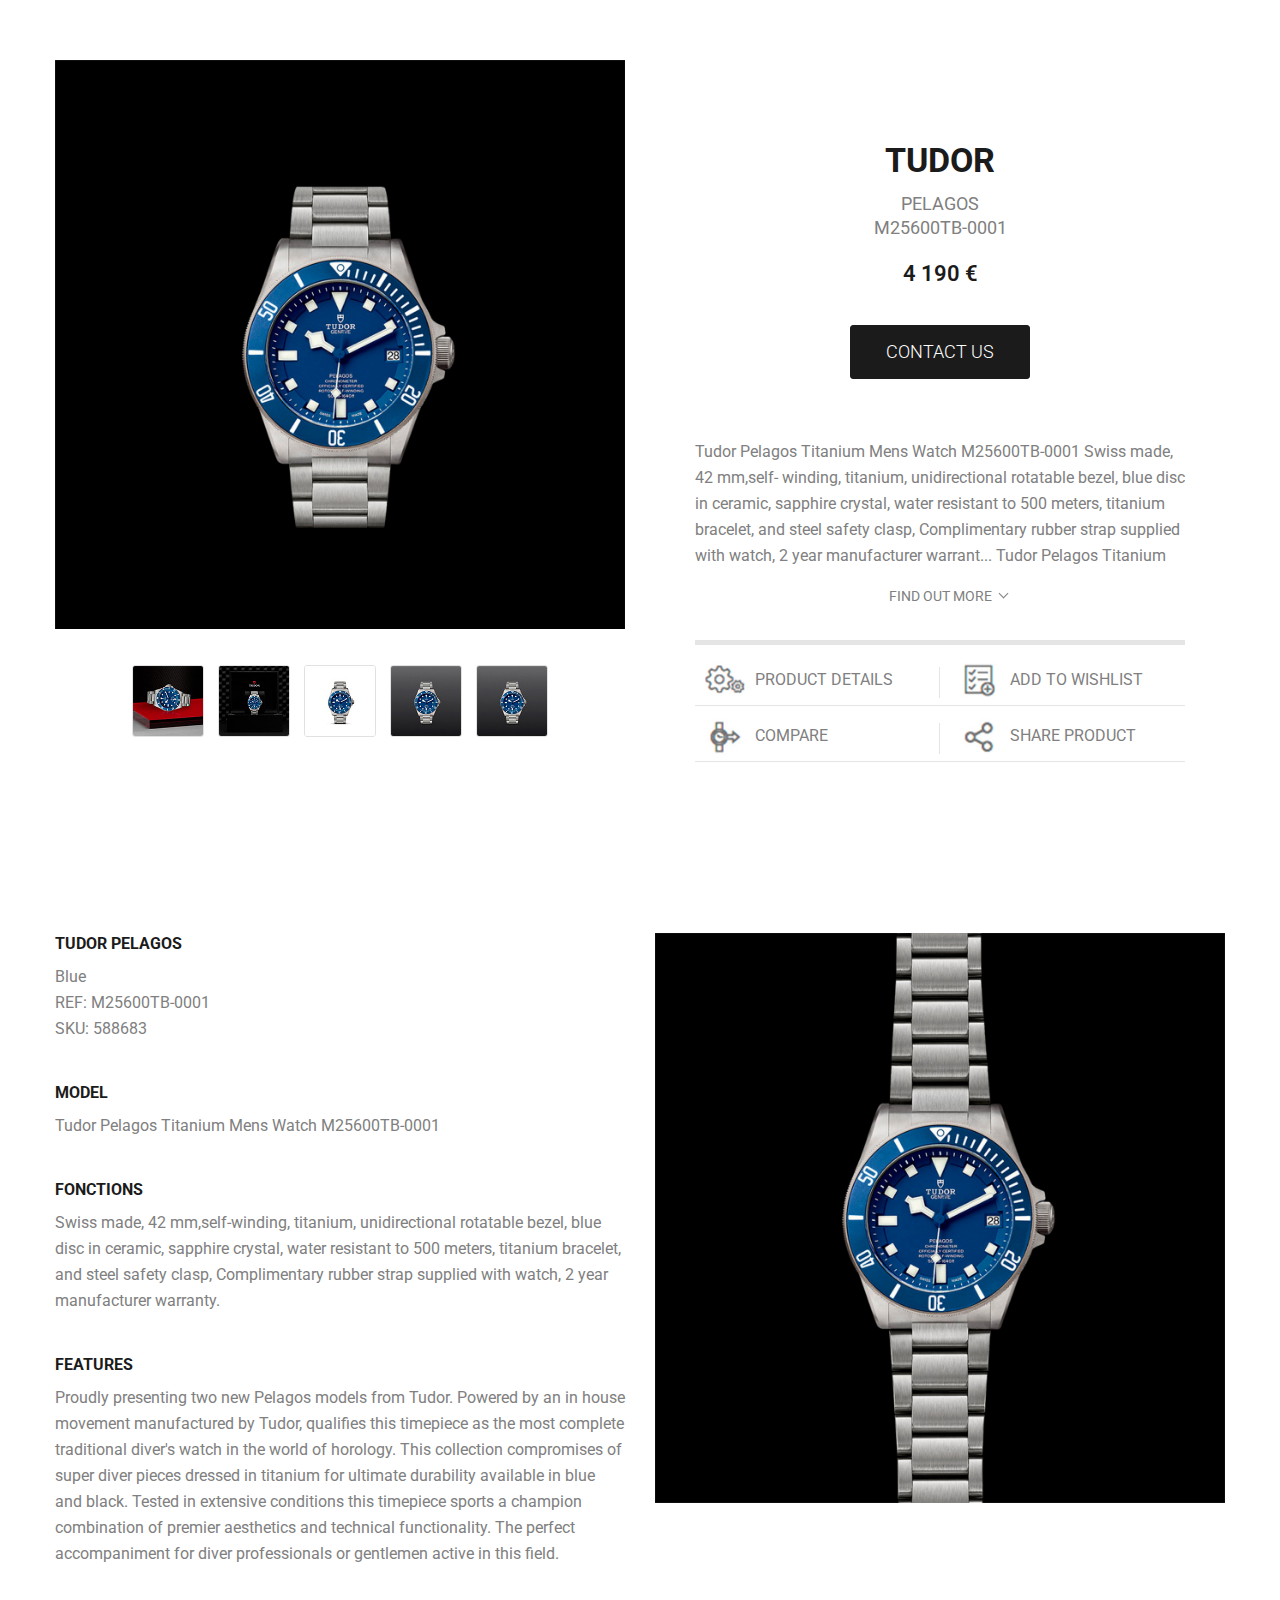
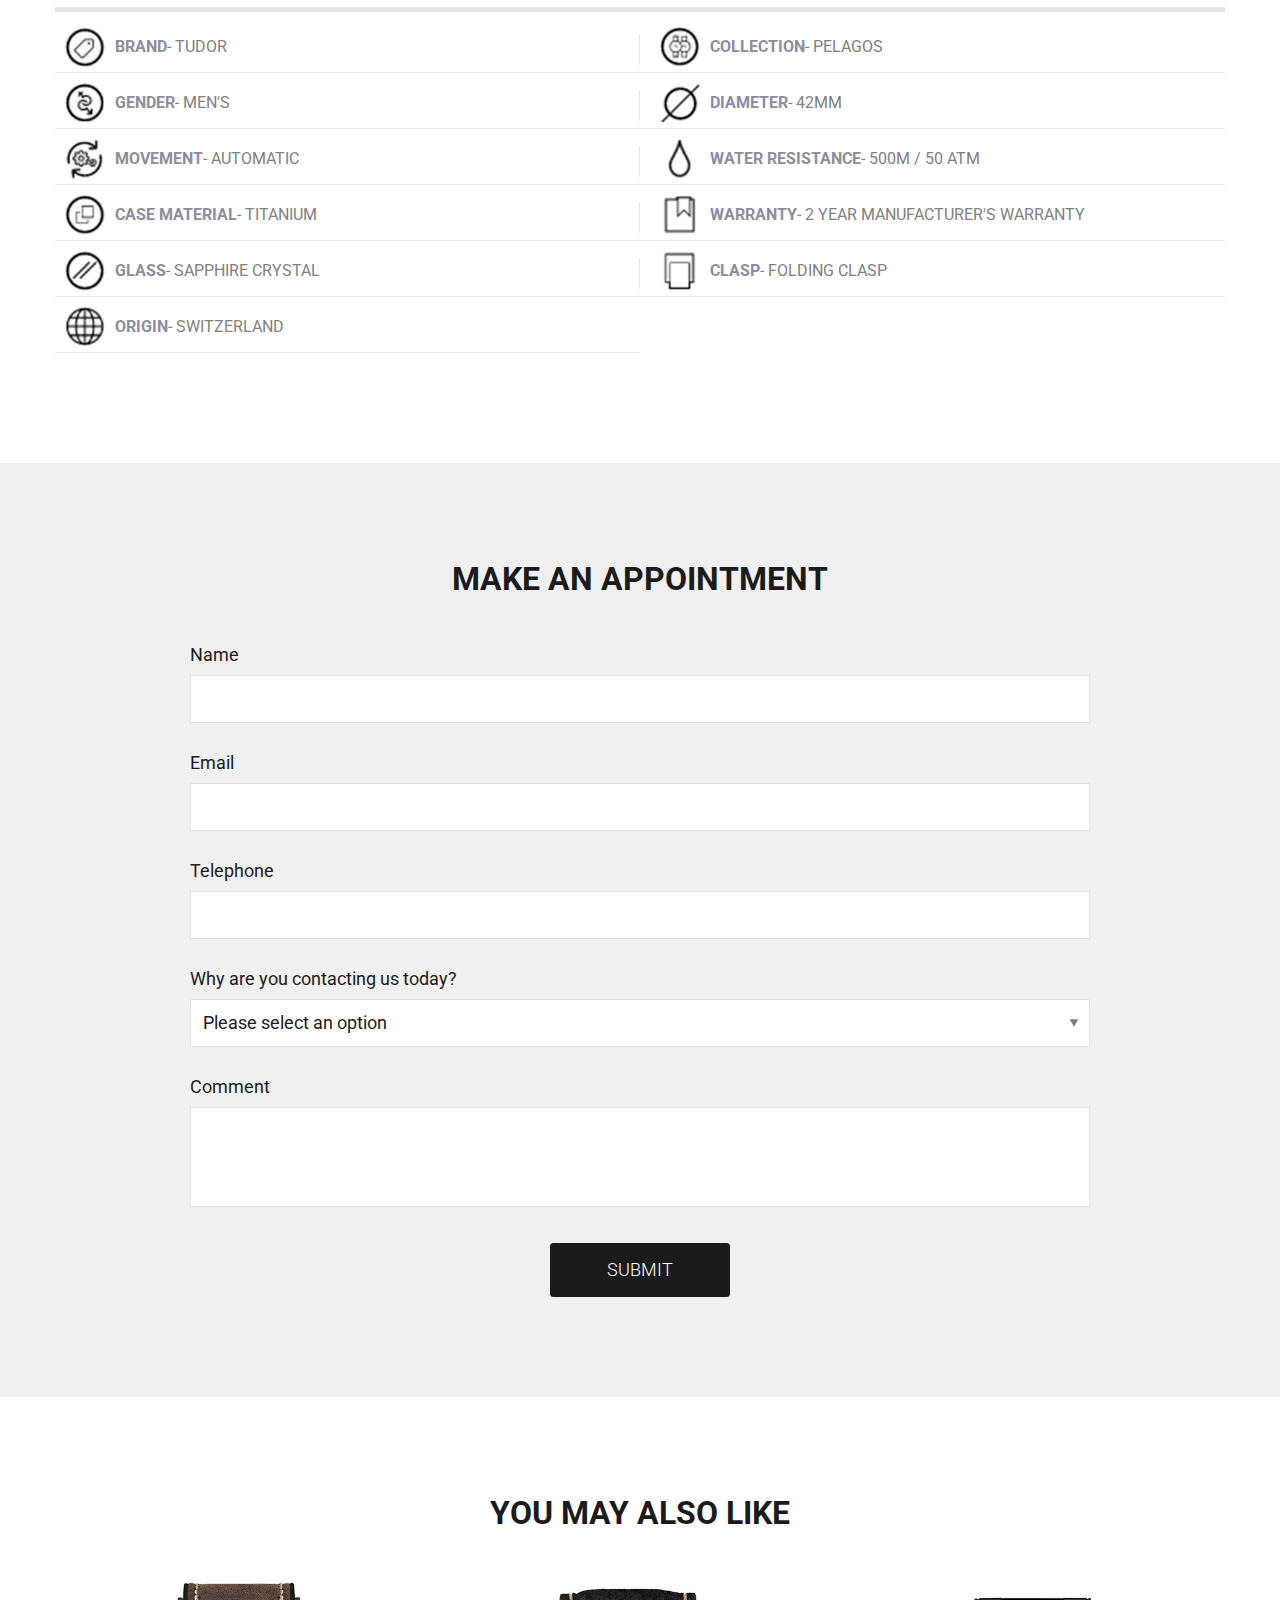
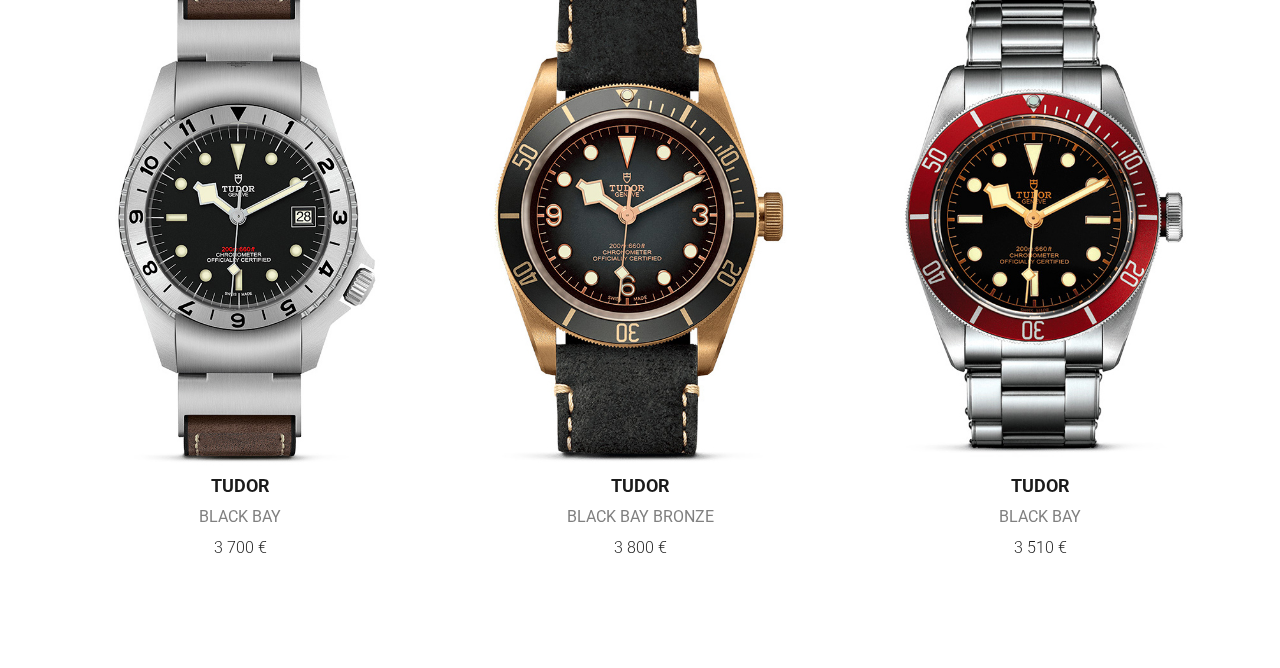
==== commit 310b40c5: "git init" ====
--- a/preview/index.html
+++ b/preview/index.html
@@ -39,6 +39,9 @@
 	<div class="page-content">
 		<section class="top-product">
 			<div class="container">
+				<div class="top-title">
+					TUDOR
+				</div>
 				<div class="top-product__wrap">
 					<div class="product-slider">
 						<div class="swiper-container gallery-top">
@@ -59,9 +62,6 @@
 									<img src="../static/images/general/product-img-1.jpg" alt="">
 								</div>
 							</div>
-							<!-- Add Arrows -->
-							<div class="swiper-button-next"></div>
-							<div class="swiper-button-prev"></div>
 						</div>
 						<div class="swiper-container gallery-thumbs">
 							<div class="swiper-wrapper">
@@ -96,28 +96,29 @@
 							4 190 €
 						</div>
 						<div class="product-info__buy">
-							<button class="btn btn-primary">
+							<a href="#" class="btn btn-primary">
 								CONTACT US
-							</button>
+							</a>
 						</div>
 						<div class="product-info__text">
 							Tudor Pelagos Titanium Mens Watch M25600TB-0001 Swiss made, 42 mm,self-
 							winding, titanium, unidirectional rotatable bezel, blue disc in ceramic, sapphire
 							crystal, water resistant to 500 meters, titanium bracelet, and steel safety clasp,
 							Complimentary rubber strap supplied with watch, 2 year manufacturer warrant...
-						</div>
-						<div class="product-info__text-btn">
+							Tudor Pelagos Titanium Mens Watch M25600TB-0001 Swiss made, 42 mm,self-
+							winding, titanium, unidirectional rotatable bezel, blue disc in ceramic, sapphire
+							crystal, water resistant to 500 meters, titanium bracelet, and steel safety clasp,
+							Complimentary rubber strap supplied with watch, 2 year manufacturer warrant...
+						</div>
+						<div class="product-info__text-btn more">
 							<span>
 								FIND OUT MORE
 							</span>
-							<svg class="icon">
-								<use xlink:href="#ic-down"></use>
-							</svg>
 						</div>
 						<div class="product-info__buttons">
 							<ul>
 								<li>
-									<a href="#">
+									<a href="#detais" class="scroll-to">
 										<img src="../static/images/general/product-info-1.png" alt="">
 										<span>PRODUCT DETAILS</span>
 									</a>
@@ -191,68 +192,140 @@
 								accompaniment for diver professionals or gentlemen active in this field.
 							</div>
 						</div>
-						<div class="product-info__buttons">
-							<ul>
-								<li>
-									<img src="../static/images/general/product-info-1.png" alt="">
-									<strong>BRAND </strong>
-									<span> - TUDOR</span>
-								</li>
-								<li>
-									<img src="../static/images/general/product-info-1.png" alt="">
-									<strong>COLLECTION </strong>
-									<span> - PELAGOS</span>
-								</li>
-								<li>
-									<img src="../static/images/general/product-info-1.png" alt="">
-									<strong>GENDER </strong>
-									<span> - MEN'S</span>
-								</li>
-								<li>
-									<img src="../static/images/general/product-info-1.png" alt="">
-									<strong>DIAMETER </strong>
-									<span> - 42MM</span>
-								</li>
-								<li>
-									<img src="../static/images/general/product-info-1.png" alt="">
-									<strong>MOVEMENT </strong>
-									<span> - AUTOMATIC</span>
-								</li>
-								<li>
-									<img src="../static/images/general/product-info-1.png" alt="">
-									<strong>WATER RESISTANCE </strong>
-									<span> - 500M / 50 ATM</span>
-								</li>
-								<li>
-									<img src="../static/images/general/product-info-1.png" alt="">
-									<strong>CASE MATERIAL </strong>
-									<span> - TITANIUM</span>
-								</li>
-								<li>
-									<img src="../static/images/general/product-info-1.png" alt="">
-									<strong>WARRANTY </strong>
-									<span> - 2 YEAR MANUFACTURER'S WARRANTY</span>
-								</li>
-								<li>
-									<img src="../static/images/general/product-info-1.png" alt="">
-									<strong>GLASS </strong>
-									<span> - SAPPHIRE CRYSTAL</span>
-								</li>
-								<li>
-									<img src="../static/images/general/product-info-1.png" alt="">
-									<strong>CLASP</strong>
-									<span> -  FOLDING CLASP</span>
-								</li>
-								<li>
-									<img src="../static/images/general/product-info-1.png" alt="">
-									<strong>ORIGIN</strong>
-									<span> -  SWITZERLAND</span>
-								</li>
-							</ul>
-						</div>
 					</div>
 					<div class="product-about__media">
 						<img src="../static/images/general/product-about.jpg" alt="">
+					</div>
+				</div>
+				<div class="product-info__buttons" id="detais">
+					<ul>
+						<li>
+							<img src="../static/images/general/about-1.png" alt="">
+							<strong>BRAND </strong>
+							<span> - TUDOR</span>
+						</li>
+						<li>
+							<img src="../static/images/general/about-2.png" alt="">
+							<strong>COLLECTION </strong>
+							<span> - PELAGOS</span>
+						</li>
+						<li>
+							<img src="../static/images/general/about-3.png" alt="">
+							<strong>GENDER </strong>
+							<span> - MEN'S</span>
+						</li>
+						<li>
+							<img src="../static/images/general/about-4.png" alt="">
+							<strong>DIAMETER </strong>
+							<span> - 42MM</span>
+						</li>
+						<li>
+							<img src="../static/images/general/about-5.png" alt="">
+							<strong>MOVEMENT </strong>
+							<span> - AUTOMATIC</span>
+						</li>
+						<li>
+							<img src="../static/images/general/about-6.png" alt="">
+							<strong>WATER RESISTANCE </strong>
+							<span> - 500M / 50 ATM</span>
+						</li>
+						<li>
+							<img src="../static/images/general/about-7.png" alt="">
+							<strong>CASE MATERIAL </strong>
+							<span> - TITANIUM</span>
+						</li>
+						<li>
+							<img src="../static/images/general/about-8.png" alt="">
+							<strong>WARRANTY </strong>
+							<span> - 2 YEAR MANUFACTURER'S WARRANTY</span>
+						</li>
+						<li>
+							<img src="../static/images/general/about-9.png" alt="">
+							<strong>GLASS </strong>
+							<span> - SAPPHIRE CRYSTAL</span>
+						</li>
+						<li>
+							<img src="../static/images/general/about-10.png" alt="">
+							<strong>CLASP</strong>
+							<span> -  FOLDING CLASP</span>
+						</li>
+						<li>
+							<img src="../static/images/general/about-11.png" alt="">
+							<strong>ORIGIN</strong>
+							<span> -  SWITZERLAND</span>
+						</li>
+					</ul>
+				</div>
+			</div>
+		</section>
+		<section class="appointment-wrapper">
+			<div class="container">
+				<div class="title-section">
+					MAKE AN APPOINTMENT
+				</div>
+				<div class="appointment-form">
+					<form>
+						<label class="label">
+							<span>Name</span>
+							<input type="text" class="input">
+						</label>
+						<label class="label">
+							<span>Email</span>
+							<input type="email" class="input">
+						</label>
+						<label class="label">
+							<span>Telephone</span>
+							<input type="tel" class="input" placeholder="">
+						</label>
+						<label class="label-select">
+							<span>Why are you contacting us today?</span>
+							<select class="select">
+								<option selected="true" disabled="disabled">Please select an option</option>
+								<option >option 1</option>
+								<option >option 2</option>
+								<option >option 3</option>
+							</select>
+						</label>
+						<label class="label-textarea">
+							<span>Comment</span>
+							<textarea class="textarea"></textarea>
+						</label>
+						<button class="btn btn-primary" type="submit">SUBMIT</button>
+					</form>
+				</div>
+			</div>
+		</section>
+		<section class="similar-wrapper">
+			<div class="container">
+				<div class="title-section">
+					YOU MAY ALSO LIKE
+				</div>
+				<div class="swiper-container similar-slider">
+					<div class="swiper-wrapper">
+						<div class="swiper-slide">
+							<a href="#">
+								<img src="../static/images/general/similar-slider-1.jpg" alt="">
+								<span class="similar-title">TUDOR</span>
+								<span class="similar-subtitle">BLACK BAY</span>
+								<span class="similar-price">3 700 €</span>
+							</a>
+						</div>
+						<div class="swiper-slide">
+							<a href="#">
+								<img src="../static/images/general/similar-slider-2.jpg" alt="">
+								<span class="similar-title">TUDOR</span>
+								<span class="similar-subtitle">BLACK BAY BRONZE</span>
+								<span class="similar-price">3 800 €</span>
+							</a>
+						</div>
+						<div class="swiper-slide">
+							<a href="#">
+								<img src="../static/images/general/similar-slider-3.jpg" alt="">
+								<span class="similar-title">TUDOR</span>
+								<span class="similar-subtitle">BLACK BAY</span>
+								<span class="similar-price">3 510 €</span>
+							</a>
+						</div>
 					</div>
 				</div>
 			</div>
@@ -264,7 +337,7 @@
 </div>
 <!--end-page-wrapper-->
 <div class="hidden">
-    <?xml version="1.0" encoding="utf-8"?><svg xmlns="http://www.w3.org/2000/svg" xmlns:xlink="http://www.w3.org/1999/xlink"><symbol viewBox="0 0 30 25.385" id="about-ico-1" xmlns="http://www.w3.org/2000/svg"><g data-name="Сгруппировать 204"><path data-name="Контур 5928" d="M9.231 17.885a.577.577 0 01-.577.577H4.039a.577.577 0 01-.577-.577V15a.577.577 0 01.577-.577h4.615a.577.577 0 01.577.577z"/><path data-name="Контур 5929" d="M20.769 17.885a.577.577 0 01-.577.577h-4.615a.577.577 0 01-.577-.577V15a.577.577 0 01.577-.577h4.615a.577.577 0 01.577.577z"/><path data-name="Контур 5930" d="M23.654 0a6.352 6.352 0 00-5.905 4.038h-3.326a2.874 2.874 0 00-2.308 1.172 2.874 2.874 0 00-2.308-1.172H2.885A2.888 2.888 0 000 6.923v14.423a2.888 2.888 0 002.885 2.885h7.5a1.155 1.155 0 011.154 1.154h1.154a1.155 1.155 0 011.154-1.154h7.5a2.888 2.888 0 002.885-2.885v-8.683A6.345 6.345 0 0023.654 0zM10.385 23.077h-7.5a1.733 1.733 0 01-1.6-1.062 2.866 2.866 0 001.6.485h6.923a1.727 1.727 0 011.415.74 2.288 2.288 0 00-.838-.163zm-.577-1.731H2.885a1.733 1.733 0 01-1.731-1.731V6.923a1.733 1.733 0 011.731-1.731h6.923a1.733 1.733 0 011.731 1.731v15.016a2.836 2.836 0 00-1.731-.593zm11.538 1.731h-7.5a2.288 2.288 0 00-.838.163 1.727 1.727 0 011.415-.74h6.923a2.866 2.866 0 001.6-.485 1.733 1.733 0 01-1.6 1.062zm1.731-4.615v1.154a1.733 1.733 0 01-1.731 1.731h-6.923a2.836 2.836 0 00-1.731.593V6.923a1.733 1.733 0 011.731-1.731h2.995a6.1 6.1 0 000 2.308H15v1.154h2.748a6.332 6.332 0 00.593 1.154H15v1.154h4.312a6.319 6.319 0 003.765 1.7zm.577-6.923a5.192 5.192 0 115.192-5.192 5.2 5.2 0 01-5.192 5.191z"/><path data-name="Контур 5931" d="M3.462 7.5h5.769v1.154H3.462z"/><path data-name="Контур 5932" d="M3.462 9.808h5.769v1.154H3.462z"/><path data-name="Контур 5933" d="M3.462 12.115h5.769v1.154H3.462z"/><path data-name="Контур 5934" d="M15 12.115h5.769v1.154H15z"/><path data-name="Контур 5935" d="M23.077 2.885h1.154V7.5h-1.154z"/><path data-name="Контур 5936" d="M23.077 8.654h1.154v1.154h-1.154z"/></g></symbol><symbol viewBox="0 0 30 28.846" id="about-ico-2" xmlns="http://www.w3.org/2000/svg"><path data-name="Контур 5912" d="M28.269 0H1.731A1.733 1.733 0 000 1.731v19.615a1.733 1.733 0 001.731 1.731h9.808v2.308H9.231a1.733 1.733 0 00-1.731 1.73v1.731h15v-1.731a1.733 1.733 0 00-1.731-1.731h-2.307v-2.307h9.808A1.733 1.733 0 0030 21.346V1.731A1.733 1.733 0 0028.269 0zm-7.5 26.538a.578.578 0 01.577.577v.577H8.654v-.577a.578.578 0 01.577-.577h11.538zm-3.462-1.154h-4.615v-2.307h4.615zm11.538-4.038a.578.578 0 01-.577.577H1.731a.578.578 0 01-.577-.577V1.731a.578.578 0 01.577-.577h26.538a.578.578 0 01.577.577z"/><path data-name="Контур 5913" d="M26.539 2.308H3.462a1.155 1.155 0 00-1.154 1.154v15h25.385v-15a1.155 1.155 0 00-1.154-1.154zm0 1.154v1.154H3.462V3.462zM3.462 17.308V5.77h23.077v11.538z"/><path data-name="Контур 5914" d="M23.077 19.615h3.462v1.154h-3.462z"/><path data-name="Контур 5915" d="M18.462 19.615h3.462v1.154h-3.462z"/><path data-name="Контур 5916" d="M13.557 15.085a1.148 1.148 0 01-.817-.339l-3.053-3.052.816-.816 3.053 3.052 5.939-5.937.816.816-5.937 5.938a1.148 1.148 0 01-.817.338z"/></symbol><symbol viewBox="0 0 27.715 30" id="about-ico-3" xmlns="http://www.w3.org/2000/svg"><g data-name="Сгруппировать 203"><path data-name="Контур 5917" d="M2.31 4.619h4.619v1.155H2.31z"/><path data-name="Контур 5918" d="M8.083 4.619h2.31v1.155h-2.31z"/><path data-name="Контур 5919" d="M8.083 15.59h1.155v4.619H8.083z"/><path data-name="Контур 5920" d="M8.661 14.435a1.155 1.155 0 111.155-1.155 1.156 1.156 0 01-1.155 1.155zm0-1.155z"/><path data-name="Контур 5921" d="M2.31 0h23.1v1.155H2.31z"/><path data-name="Контур 5922" d="M25.983 2.31H1.732A1.734 1.734 0 000 4.042v19.631a1.734 1.734 0 001.732 1.737h7.142a.579.579 0 01.473.245l2.558 3.636a1.68 1.68 0 002.749 0l2.559-3.635a.578.578 0 01.473-.246h8.3a1.734 1.734 0 001.732-1.732V4.042a1.734 1.734 0 00-1.735-1.732zM1.732 3.465h24.25a.578.578 0 01.577.577v2.887H1.155V4.042a.578.578 0 01.577-.577zm24.25 20.786h-8.3a1.736 1.736 0 00-1.417.736l-2.56 3.636a.54.54 0 01-.86 0l-2.559-3.636a1.737 1.737 0 00-1.417-.735H1.732a.578.578 0 01-.577-.577V8.084H26.56v15.59a.578.578 0 01-.577.577z"/><path data-name="Контур 5923" d="M2.31 21.938a1.156 1.156 0 001.155 1.155h20.786a1.156 1.156 0 001.159-1.155v-12.7H2.31zM3.465 10.39h20.786v11.548H3.465z"/><path data-name="Контур 5924" d="M10.97 19.054h4.619v1.155H10.97z"/><path data-name="Контур 5925" d="M10.97 16.744h5.774v1.155H10.97z"/><path data-name="Контур 5926" d="M10.97 14.435h6.929v1.155H10.97z"/><path data-name="Контур 5927" d="M10.97 12.125h8.083v1.155H10.97z"/></g></symbol><symbol viewBox="0 0 32 32" id="advantages-ico-1" xmlns="http://www.w3.org/2000/svg"><path data-name="Контур 5937" d="M16 12.923v6.154a3.077 3.077 0 000-6.154z"/><g data-name="Сгруппировать 408"><path data-name="Контур 5938" d="M16 0a16 16 0 1016 16A16.047 16.047 0 0016 0zm0 30.769A14.769 14.769 0 1130.769 16 14.813 14.813 0 0116 30.769z"/><path data-name="Контур 5939" d="M16 9.846A6.154 6.154 0 1022.154 16 6.172 6.172 0 0016 9.846zm0 11.077A4.923 4.923 0 1120.923 16 4.938 4.938 0 0116 20.923z"/><path data-name="Контур 5940" d="M16 2.462A13.538 13.538 0 1029.539 16 13.578 13.578 0 0016 2.462zm0 25.846A12.308 12.308 0 1128.308 16 12.344 12.344 0 0116 28.308z"/></g></symbol><symbol viewBox="0 0 17.414 17.414" id="arrow" xmlns="http://www.w3.org/2000/svg"><path d="M8 .707l8 8-8 8m-8-8h16" stroke-width="2"/></symbol><symbol viewBox="0 0 8.121 5.121" id="ic-chevron" xmlns="http://www.w3.org/2000/svg"><path data-name="Контур 1" d="M1.061 1.061l1.125 1.125.525.525 1.35 1.35 1-1 .125-.125 1.875-1.875"/></symbol><symbol viewBox="0 0 14 14" id="ic-login" xmlns="http://www.w3.org/2000/svg"><path d="M7 0A7 7 0 00.77 3.818a.583.583 0 101.038.531 5.833 5.833 0 110 5.3.583.583 0 10-1.038.531A7 7 0 107 0zm-.589 4.078a.583.583 0 00-.407 1l1.338 1.338H.583a.584.584 0 100 1.167h6.758L6 8.921a.583.583 0 10.825.825l2.282-2.282a.583.583 0 000-.929L6.829 4.254a.583.583 0 00-.418-.177z"/></symbol><symbol viewBox="0 0 131.255 40" id="ic-logo" xmlns="http://www.w3.org/2000/svg"><g data-name="Сгруппировать 96"><g data-name="Сгруппировать 93"><path data-name="Контур 25" d="M28.465 23.498a5.767 5.767 0 00-5.767 5.767h17.3v-5.767z"/><path data-name="Контур 26" d="M29.036 30.999a14.254 14.254 0 01-9.16 3.234A14.135 14.135 0 019.83 29.957a14.25 14.25 0 01-4.061-9.8 14.14 14.14 0 014.07-10.117 14.259 14.259 0 0110.162-4.268A14.142 14.142 0 0130.066 9.94l.028.029a10.475 10.475 0 007.421 3.117h1.261a20.009 20.009 0 00-18.9-13.087 19.958 19.958 0 00-19.88 20 20 20 0 0020 20 19.925 19.925 0 0013.63-5.365 6.466 6.466 0 006.371 5.365v-9z"/></g><g data-name="Сгруппировать 94"><path data-name="Контур 27" d="M78.929 8.833a.6.6 0 00-.126.465c-.071 2.877-.276 5.749-.237 8.631a11.426 11.426 0 01-.166 2.768c-.1.445-.16.527-.612.528h-2.75c-.466 0-.539-.077-.539-.553a36.264 36.264 0 01.093-4.216c.226-1.951.119-3.9.192-5.853.05-1.358.179-2.712.25-4.07a1.467 1.467 0 011.44-1.325q1.877-.025 3.755 0a1.746 1.746 0 011.551 1.4 9.83 9.83 0 00.4 1.773.16.16 0 01.019.064 11.12 11.12 0 00.38 2.053 8.493 8.493 0 00.39 1.882 1.529 1.529 0 01.053.361 12.039 12.039 0 01.326 2.722c.115-.713.237-1.42.386-2.1a7.015 7.015 0 01.385-1.78 2.186 2.186 0 00.074-.593 13.171 13.171 0 01.343-1.721c.195-.621.048-1.3.4-1.876a.5.5 0 00.027-.264 1.909 1.909 0 011.972-1.934c1.126.052 2.258 0 3.386.02a1.512 1.512 0 011.188.493 1.69 1.69 0 01.431 1.061c0 .748-.023 1.5.013 2.245.057 1.191.175 2.379.226 3.571.043 1 .031 2.01.033 3.015 0 1.329.235 2.643.245 3.972 0 .413.02.826.014 1.239a.389.389 0 01-.427.416q-1.542.008-3.085 0a.518.518 0 01-.508-.411 1.817 1.817 0 01-.061-.564c0-1.2-.015-2.39-.006-3.585.009-1.13-.218-2.241-.235-3.368-.016-.993-.024-1.987-.032-2.981 0-.476 0-.952-.038-1.433a2.517 2.517 0 00-.307 1 1.516 1.516 0 01-.2.9.8.8 0 00-.06.426 1.511 1.511 0 01-.2.834.157.157 0 00-.038.091c.088.65-.294 1.225-.3 1.86a1.148 1.148 0 01-.139.579.341.341 0 00-.065.153 9.287 9.287 0 01-.353 1.858c-.123.672-.113 1.436-.752 1.924a1.659 1.659 0 01-.937.368c-.859.029-1.721.029-2.581 0a1.764 1.764 0 01-1.425-1.053c-.12-.321-.133-.648-.223-.961-.173-.6-.19-1.227-.409-1.811a.187.187 0 01-.016-.065c.006-.718-.374-1.372-.348-2.092.009-.24-.228-.4-.217-.623a12.9 12.9 0 00-.347-1.892 9.827 9.827 0 01-.233-1.548z"/><path data-name="Контур 28" d="M53.492 19.797a7.391 7.391 0 01-1.493 1.127 4.072 4.072 0 01-.693.3 4.818 4.818 0 01-2.719.25 4.085 4.085 0 01-2.967-2.233 9.278 9.278 0 01-.538-1.523 19.321 19.321 0 01-.448-6.329 7.393 7.393 0 01.435-2.313c.123-.321.138-.688.3-1.013A4.688 4.688 0 0147.1 5.925c.528-.315 1.108-.484 1.652-.746a.523.523 0 01.129-.033 12.288 12.288 0 014.443-.183 6.7 6.7 0 012.152.388 1.326 1.326 0 00.461.054c.426.045.667.333.539.733a9.223 9.223 0 00-.2 2.054c-.053.581-.2.76-.77.76h-4.593a1.557 1.557 0 00-1.473 1.029 4.3 4.3 0 00-.256 1.661 15.26 15.26 0 00.02 3.438 7.432 7.432 0 00.033.768 1.981 1.981 0 00.83 1.472.428.428 0 00.147.077 5.384 5.384 0 002.342-.1c.388-.135.431-.346.427-.69-.016-1.373-.007-2.747-.006-4.121 0-.53.051-.583.568-.584h2.816c.625 0 .712.095.712.72v7.874c0 .578-.137.719-.706.72h-2.045a.473.473 0 01-.552-.451 7.8 7.8 0 01-.278-.968z"/><path data-name="Контур 29" d="M99.052 17.47c.927 0 1.855-.01 2.782.005.317.005.592-.082.666-.379a.963.963 0 00-.118-.953 2.422 2.422 0 00-.957-.589c-.6-.227-1.181-.493-1.764-.758a9.566 9.566 0 00-.734-.3 5.655 5.655 0 01-2.81-1.987 3.645 3.645 0 01-.631-1.557 8.706 8.706 0 01.023-3.029 3.082 3.082 0 012.274-2.551 12.1 12.1 0 013.636-.487 6.306 6.306 0 012.02.205 2.045 2.045 0 00.666.046 1.658 1.658 0 011 .214c.113.079.26.047.393.056.612.041.842.319.88.913a11.986 11.986 0 01-.235 2.087c-.029.269-.224.294-.442.293q-2.062-.007-4.123-.007c-.346 0-.693.005-1.039 0-.388 0-.766.057-.925.453a1 1 0 00.462 1.179 7.258 7.258 0 001.322.593c.265.1.529.218.789.331.575.25 1.16.48 1.728.742a4.97 4.97 0 012.38 2.063 4.83 4.83 0 01.406 1.288 5.836 5.836 0 01.193 1.413 4.849 4.849 0 01-.2 1.414c-.109.341-.15.7-.282 1.049a2.862 2.862 0 01-1.447 1.568 6.63 6.63 0 01-1.926.548 10.364 10.364 0 01-1.953.176 6.238 6.238 0 01-2.187-.166 2.646 2.646 0 00-.865-.055 1.9 1.9 0 01-.939-.2.663.663 0 00-.425-.065 1.981 1.981 0 01-1.015-.289.268.268 0 01-.157-.273 4.519 4.519 0 01.031-.9 7.87 7.87 0 00.181-1.592c-.006-.418.1-.5.526-.5h2.816z"/><path data-name="Контур 30" d="M65.778 12.326a1.827 1.827 0 00.058-.29 6.027 6.027 0 01.688-2.268 6.311 6.311 0 00.272-.779c.175-.571.45-1.1.652-1.657a12.561 12.561 0 01.79-1.892.441.441 0 01.414-.235c1.173 0 2.346-.007 3.519 0a.387.387 0 01.315.623 13.887 13.887 0 00-.758 1.615c-.273.663-.623 1.293-.9 1.955-.2.489-.461.952-.651 1.448s-.453.981-.677 1.472l-.6 1.351c-.218.484-.451.962-.659 1.451a3.309 3.309 0 00-.393 1.418c.035 1.316.013 2.635.011 3.952 0 .642-.094.732-.736.733h-2.916c-.62 0-.7-.083-.7-.69 0-1.34-.025-2.68.013-4.019a3.733 3.733 0 00-.428-1.485c-.2-.509-.453-1-.686-1.492-.226-.478-.4-.98-.656-1.445-.24-.432-.42-.9-.624-1.349-.237-.524-.483-1.044-.7-1.575-.2-.48-.446-.937-.632-1.423-.2-.512-.461-1-.689-1.5-.092-.2-.189-.4-.3-.588-.127-.227.075-.454.387-.457.726-.006 1.452 0 2.179 0h1.207a.82.82 0 01.8.655 7.826 7.826 0 00.439 1.17 8.931 8.931 0 01.361.954c.079.254.207.489.305.729.218.529.4 1.075.632 1.6a3.629 3.629 0 01.395 1.331 1.314 1.314 0 00.268.687z"/></g><g data-name="Сгруппировать 95"><path data-name="Контур 31" d="M44.598 30.372v-4.221c0-.7.079-.777.758-.778.514 0 1.028.007 1.542 0a2.866 2.866 0 011.834.678 1.811 1.811 0 01.627 1.039 2.777 2.777 0 01-.513 2.817c-.149.148-.176.235-.007.4a1.971 1.971 0 01.649 1.581c-.022.322.011.648-.007.971a2.319 2.319 0 01-1.391 2.206 3.843 3.843 0 01-1.31.222c-.5.026-1.005.01-1.508 0-.555-.006-.672-.125-.673-.67q-.002-2.118-.001-4.245zm1.714 1.934h.019v.569c0 .19 0 .4-.014.6-.006.12 0 .216.14.263a1.22 1.22 0 001.174-.384 4.177 4.177 0 00.053-2.065c-.015-.029-.046-.048-.066-.074-.3-.389-.735-.3-1.135-.32-.149-.006-.174.136-.172.274.01.38.001.759.001 1.137zm.02-4.246v.968c0 .113.01.222.137.279a1.482 1.482 0 001.117-.257 1.8 1.8 0 00.221-1.118c.038-.847-.564-1.069-1.174-1.079-.213 0-.3.1-.3.3.003.307.001.607 0 .908z"/><path data-name="Контур 32" d="M91.483 25.312a1.923 1.923 0 011.868.842 2.526 2.526 0 01.455 1.9.3.3 0 01-.327.272c-.223.006-.447.007-.67 0-.453 0-.546-.087-.6-.53a.972.972 0 00-.52-.9.787.787 0 00-1.065.517 4.057 4.057 0 000 1.169c.06.385.363.556.7.683a4.475 4.475 0 012.027 1.071 1.853 1.853 0 01.468.938 4.511 4.511 0 01.127 1.354 4.494 4.494 0 01-.476 1.75 2.193 2.193 0 01-1.424.973 2.731 2.731 0 01-2.407-.474 1.84 1.84 0 01-.721-1.365c-.022-.233-.05-.466-.062-.7a.338.338 0 01.378-.4h.838a.347.347 0 01.391.393 1.116 1.116 0 00.019.233.921.921 0 001.354.643.766.766 0 00.406-.623 3.08 3.08 0 00-.085-1.484.938.938 0 00-.521-.525 8 8 0 00-.933-.347 2.537 2.537 0 01-1.3-.762 2.085 2.085 0 01-.473-1.178 7.952 7.952 0 010-1.4 2.365 2.365 0 011.14-1.785 2.39 2.39 0 011.413-.265z"/><path data-name="Контур 33" d="M64.315 31.748v-2.914c0-.513.122-.631.633-.637h.637c.087 0 .219 0 .252.055.223.35.414.136.649.007a1.624 1.624 0 012.389 1.5c-.019 1.641 0 3.282-.005 4.923 0 .471-.115.605-.586.612-1.207.017-1.093.083-1.093-1.032v-3.617c0-.111 0-.224-.006-.335-.031-.373-.246-.633-.522-.635a.9.9 0 00-.663.627 2.441 2.441 0 00-.009.334v4.12c0 .472-.069.537-.546.542-1.108.012-1.129-.009-1.129-1.108l-.001-2.442z"/><path data-name="Контур 34" d="M121.254 31.716v-2.947c0-.436.123-.561.552-.573.234-.006.469 0 .7 0 .056 0 .135-.013.163.017.467.517.807-.09 1.208-.139a1.531 1.531 0 01.319-.071 1.734 1.734 0 011.545 1.653q.008 2.545 0 5.091c0 .4-.131.537-.545.549-1.272.035-1.134-.065-1.132-1.066v-3.852c0-.419-.219-.7-.536-.7a.728.728 0 00-.6.7c-.011.636 0 1.273 0 1.909v2.479c0 .418-.121.529-.544.539-1.1.025-1.127 0-1.127-1.1q-.003-1.25-.003-2.489z"/><path data-name="Контур 35" d="M108.175 31.695v3.015c0 .43-.119.557-.549.582-.223.013-.447 0-.67 0-.114 0-.252 0-.307-.1-.161-.285-.3-.216-.54-.065a1.438 1.438 0 01-2.094-.359 1.966 1.966 0 01-.326-1.1 367.514 367.514 0 010-4.925c0-.407.13-.533.545-.546.212-.007.425 0 .637 0 .416.006.487.074.488.493v4.457c.007.374.185.595.482.6a.61.61 0 00.659-.605c.007-1.43 0-2.859 0-4.289 0-.631.026-.652.663-.659 1.173-.012 1.008.024 1.013 1.023.003.825-.001 1.647-.001 2.478z"/><path data-name="Контур 36" d="M55.194 31.712v3.014c0 .427-.129.557-.558.57-.212.007-.424 0-.637 0-.1 0-.241.013-.283-.068-.187-.364-.392-.187-.619-.054a1.422 1.422 0 01-1.582.022 1.357 1.357 0 01-.632-.853 11.9 11.9 0 01-.114-2.665c-.026-.959-.008-1.92-.006-2.88 0-.491.105-.6.583-.6 1.13 0 1.028-.093 1.029 1.026v3.852c0 .427.194.675.523.676a.6.6 0 00.619-.671V28.76c0-.5.056-.558.555-.563h.57c.491 0 .551.065.552.569q.002 1.472 0 2.946z"/><path data-name="Контур 37" d="M70.017 31.693V30.12a2.121 2.121 0 011.492-1.966 2.363 2.363 0 012.794 1.324.991.991 0 01.069.392c0 .67.006 1.339 0 2.008 0 .386-.084.464-.482.467h-1.775c-.394 0-.49.1-.49.5a3.488 3.488 0 00.051.464c.036.263.16.439.453.435.26 0 .478-.05.552-.365a.547.547 0 01.573-.424c.223-.006.447 0 .67 0 .3.005.419.175.452.466a2.014 2.014 0 01-1.209 1.758 2.166 2.166 0 01-1.357.2 2.1 2.1 0 01-1.8-2.181c.026-.499.007-1.003.007-1.505zm2.257-.624c.136-.041.433.131.478-.221a1.647 1.647 0 00-.063-.79.477.477 0 00-.552-.372c-.339.059-.546.509-.512 1.012.028.414.305.39.648.371z"/><path data-name="Контур 38" d="M115.685 31.711c0-.48-.009-.96 0-1.44a2.018 2.018 0 011.053-1.876 1.975 1.975 0 011.7-.259 2.4 2.4 0 011.426 1.054 2.86 2.86 0 01.228 1.37 23.468 23.468 0 01-.053 3.11 1.886 1.886 0 01-1.174 1.5c-.168.055-.323.148-.491.2a2.274 2.274 0 01-2.5-1.278 3.111 3.111 0 01-.2-1.071c.017-.439.011-.875.011-1.31zm1.679.01c0 .479-.007.958 0 1.437.007.369.19.571.5.588a.569.569 0 00.619-.53q.03-1.453 0-2.906a.667.667 0 00-.617-.634.623.623 0 00-.507.676c.002.455.005.912.005 1.369z"/><path data-name="Контур 39" d="M94.961 31.72c0-.48.011-.96 0-1.439a2.081 2.081 0 011.2-2 2.3 2.3 0 012.946.867 2.532 2.532 0 01.242 1.29c-.036 1.048.017 2.1-.024 3.144a2.128 2.128 0 01-1.191 1.6 2.235 2.235 0 01-1.926 0 2.153 2.153 0 01-1.24-1.754c-.007-.29 0-.58 0-.87s-.007-.559-.007-.838zm1.677-.022c0 .5-.01 1 0 1.5.01.383.155.527.491.545.369.02.625-.245.637-.7.014-.556 0-1.113 0-1.67 0-.323.013-.647-.006-.969-.023-.39-.327-.74-.606-.734-.324.007-.524.292-.526.753.009.429.01.852.01 1.275z"/><path data-name="Контур 40" d="M127.464 33.086a.835.835 0 01.947.517c.109.225.514.269.757.13a.665.665 0 00.266-.69c-.135-.467-.538-.6-.917-.747a5.435 5.435 0 01-1.094-.542 2.076 2.076 0 01-.567-2.407 2.025 2.025 0 01.745-.954 2.551 2.551 0 011.869-.285 3.292 3.292 0 011.645 1.264.678.678 0 01.1.67c-.06.212-.273.152-.43.174-.188.025-.379.028-.566.056a.863.863 0 01-.879-.421.561.561 0 00-.8-.056.548.548 0 00-.016.779 2.651 2.651 0 00.934.494 2.556 2.556 0 011.318.967c.005.01.009.023.017.028.645.412.417 1.06.441 1.638a.288.288 0 01-.044.192c-.4.409-.639.976-1.191 1.234a2.489 2.489 0 01-1.62.246 2.093 2.093 0 01-1.7-1.694c-.038-.5.042-.588.548-.592z"/><path data-name="Контур 41" d="M81.162 33.074c.138.015.3.03.47.052a.366.366 0 01.351.305c.055.291.277.31.508.326a.543.543 0 00.614-.3.611.611 0 00-.063-.663 2.02 2.02 0 00-.88-.513 2.588 2.588 0 01-1.456-1 1.872 1.872 0 01-.276-1.49 2.089 2.089 0 01.911-1.413 2.109 2.109 0 011.808-.266 2.306 2.306 0 011.329.916 4.725 4.725 0 01.333.791c.073.169-.039.325-.232.38a2.463 2.463 0 01-1.226 0c-.141-.031-.178-.155-.247-.254a.584.584 0 00-1-.011c-.206.289 0 .709.445.883a10.529 10.529 0 011.153.511 2 2 0 01.956 1.1 1.866 1.866 0 01.174.9 2.446 2.446 0 01-1.363 1.9 2.435 2.435 0 01-2.477-.377 2.183 2.183 0 01-.7-1.192c-.087-.321.044-.487.371-.547a4.773 4.773 0 01.497-.038z"/><path data-name="Контур 42" d="M56.978 33.085a.753.753 0 01.9.51c.081.218.338.194.533.193a.413.413 0 00.4-.257.772.772 0 00-.375-1.034 8.91 8.91 0 01-1.555-.752 2.05 2.05 0 01-.553-2.351c.224-.385.365-.814.8-1.021a2.122 2.122 0 011.865-.245 2.4 2.4 0 011.07.621 1.621 1.621 0 01.443 1.084c-.008.224-.079.37-.313.393-.528.05-1.08.193-1.41-.438-.1-.19-.585-.176-.763-.013a.651.651 0 000 .822 2.987 2.987 0 001.01.486 2.6 2.6 0 011.4 1.216 2.426 2.426 0 01-.88 2.8 2.4 2.4 0 01-2.212.092 2.328 2.328 0 01-1.2-1.484c-.031-.518.057-.614.571-.62z"/><path data-name="Контур 43" d="M75.987 33.077a.855.855 0 01.95.463.693.693 0 00.84.185.289.289 0 00.1-.083.944.944 0 00-.29-1.116c-.4-.186-.806-.367-1.218-.53a2.105 2.105 0 01-1.075-1.542 2.514 2.514 0 01.531-1.769 2.18 2.18 0 012.194-.578 2.063 2.063 0 011.178.692 1.709 1.709 0 01.413 1.061.336.336 0 01-.3.37 2.828 2.828 0 01-.933.011.464.464 0 01-.414-.3c-.086-.3-.305-.281-.532-.275-.178.005-.352.047-.4.239a.664.664 0 00.091.693 2.72 2.72 0 001.011.485 2.566 2.566 0 011.422 1.295 2.423 2.423 0 01-.892 2.721 2.336 2.336 0 01-3.292-.943 1.826 1.826 0 01-.157-.749c-.012-.187.151-.267.31-.3a3.953 3.953 0 01.463-.03z"/><path data-name="Контур 44" d="M109.586 31.792c0-.625-.01-1.251.005-1.876.005-.21-.041-.321-.266-.316-.348.007-.469-.2-.478-.514 0-.123.006-.246 0-.368-.024-.334.079-.546.462-.527.226.011.278-.135.277-.328v-1.306c-.005-.31.134-.445.446-.443 1.213.008 1.1-.111 1.1 1.057v.3c0 .63 0 .632.6.732a.413.413 0 01.386.395 3.08 3.08 0 01.009.4c-.015.416-.182.6-.6.595-.3 0-.412.1-.407.409.016 1 .005 2.01.007 3.015 0 .433.131.6.548.695a.509.509 0 01.448.538v.335c0 .581-.276.815-.85.673a3.205 3.205 0 01-.9-.217 1.528 1.528 0 01-.791-1.441v-1.809z"/><path data-name="Контур 45" d="M100.525 29.77v-3.783c0-.5.112-.607.612-.612h.4c.6 0 .659.061.66.678v3.951c0 1.027.008 2.054 0 3.08 0 .334.095.565.439.649a.379.379 0 01.311.416v.77c0 .257-.127.383-.372.374-1.142-.045-1.99-.485-2.036-1.873-.046-1.216-.014-2.434-.014-3.65z"/><path data-name="Контур 46" d="M63.173 31.723v2.949c0 .52-.112.615-.634.63-.937.027-1.056-.057-1.045-1.026.02-1.809 0-3.619.006-5.428 0-.543.1-.645.644-.651 1.03-.011 1.03-.011 1.03 1.013l-.001 2.513z"/><path data-name="Контур 47" d="M114.484 31.767v2.978c0 .479-.069.543-.536.554-1.323.03-1.079-.23-1.081-1.069q-.006-2.727 0-5.454c0-.48.083-.574.558-.577 1.169-.008 1.059-.095 1.06 1.025l-.001 2.543z"/><path data-name="Контур 48" d="M62.391 25.581c.776 0 .779 0 .779.781v.334a.786.786 0 01-.042.228c-.111.29-.548.419-1.1.314a.569.569 0 01-.521-.56c-.008-.155 0-.311 0-.467 0-.514.111-.622.629-.629.077-.002.166-.001.255-.001z"/><path data-name="Контур 49" d="M114.483 26.404c0 .766-.119.879-.9.845-.574-.025-.719-.177-.719-.755 0-.914 0-.914.921-.913h.234c.376.011.451.084.462.454.006.123.002.246.002.369z"/></g></g></symbol><symbol viewBox="0 0 11.934 14.1" id="ic-pin" xmlns="http://www.w3.org/2000/svg"><g data-name="Сгруппировать 3"><path data-name="Path 2" d="M5.967 8.358a2.392 2.392 0 002.392-2.392 2.392 2.392 0 00-2.392-2.392 2.392 2.392 0 00-2.392 2.392 2.4 2.4 0 002.392 2.392zm0-4.306a1.914 1.914 0 011.914 1.914A1.914 1.914 0 015.967 7.88a1.914 1.914 0 01-1.914-1.914 1.916 1.916 0 011.914-1.915z"/><path data-name="Path 3" d="M1.019 5.968a4.948 4.948 0 014.948-4.949 4.949 4.949 0 014.949 4.948 4.95 4.95 0 01-1.464 3.514l-3.484 3.473L2.484 9.48a4.911 4.911 0 01-1.465-3.512zm4.73 7.642a.308.308 0 00.435 0l3.324-3.312.379-.378a5.568 5.568 0 00.032-7.873 5.567 5.567 0 00-7.873-.032 5.567 5.567 0 00-.032 7.873l.032.032z"/></g></symbol><symbol viewBox="0 0 14 14" id="ic-search" xmlns="http://www.w3.org/2000/svg"><path d="M5.833 0a5.833 5.833 0 103.688 10.346L13 13.829a.586.586 0 10.829-.829l-3.483-3.483A5.827 5.827 0 005.833 0zm0 1.167a4.667 4.667 0 11-4.666 4.666 4.658 4.658 0 014.666-4.666z"/></symbol><symbol viewBox="0 0 20 11.667" id="service-ico-1" xmlns="http://www.w3.org/2000/svg"><path d="M5.833 0a5.833 5.833 0 105.589 7.5H15V10h3.333V7.5H20V4.167h-8.577A5.834 5.834 0 005.833 0zm0 3.333a2.5 2.5 0 11-2.5 2.5 2.5 2.5 0 012.5-2.5z"/></symbol><symbol viewBox="0 0 18 18" id="service-ico-2" xmlns="http://www.w3.org/2000/svg"><path d="M3 0a3.015 3.015 0 00-3 3v13a2 2 0 002 2h14a2 2 0 002-2V6a2 2 0 00-2-2H3a1 1 0 110-2h14V0zm12 10a1 1 0 11-1 1 1 1 0 011-1z"/></symbol><symbol viewBox="0 0 14 14" id="soc-1" xmlns="http://www.w3.org/2000/svg"><path d="M4.064 0A4.072 4.072 0 000 4.064v5.872A4.072 4.072 0 004.064 14h5.872A4.072 4.072 0 0014 9.936V4.064A4.072 4.072 0 009.936 0zm0 1.077h5.872a2.978 2.978 0 012.987 2.987v5.872a2.978 2.978 0 01-2.987 2.987H4.064a2.978 2.978 0 01-2.987-2.987V4.064a2.978 2.978 0 012.987-2.987zm6.975 1.077a.808.808 0 10.808.808.808.808 0 00-.809-.808zM7 3.231A3.769 3.769 0 1010.769 7 3.777 3.777 0 007 3.231zm0 1.077A2.692 2.692 0 114.308 7 2.684 2.684 0 017 4.308z"/></symbol><symbol viewBox="0 0 14 14" id="soc-2" xmlns="http://www.w3.org/2000/svg"><path d="M13.65 3.033a5.458 5.458 0 01-1.568.43 2.735 2.735 0 001.2-1.509 5.479 5.479 0 01-1.733.661A2.73 2.73 0 006.9 5.1a7.748 7.748 0 01-5.624-2.851 2.735 2.735 0 00.845 3.644 2.726 2.726 0 01-1.237-.342v.034a2.732 2.732 0 002.188 2.676 2.73 2.73 0 01-.718.1 2.629 2.629 0 01-.514-.05 2.735 2.735 0 002.549 1.9A5.47 5.47 0 011 11.37a5.365 5.365 0 01-.65-.038 7.709 7.709 0 004.182 1.226 7.71 7.71 0 007.764-7.763c0-.118 0-.237-.007-.353a5.547 5.547 0 001.361-1.409z"/></symbol><symbol viewBox="0 0 14 14" id="soc-3" xmlns="http://www.w3.org/2000/svg"><path d="M10.481 5.11H8.26V3.85c0-.65.053-1.06.985-1.06h1.177v-2A16.421 16.421 0 008.697.7 2.756 2.756 0 005.74 3.66v1.45H3.85v2.52h1.89v5.67h2.52V7.628h1.932z"/></symbol><symbol viewBox="0 0 14 14" id="soc-4" xmlns="http://www.w3.org/2000/svg"><path data-name="Контур 2" d="M13.858 9.833c.465.734-.509.824-.509.824h-2.063a1.854 1.854 0 01-.929-.28c-.7-.455-1.429-1.344-1.938-1.189-.435.13-.43.709-.43 1.209 0 .18-.155.26-.5.26H6.85a4.766 4.766 0 01-3.572-1.658 21.87 21.87 0 01-3.242-5.43s-.09-.185.01-.295.41-.11.41-.11h2a.9.9 0 01.32.13.638.638 0 01.175.225 9.818 9.818 0 00.764 1.813c.834 1.379 1.219 1.414 1.5 1.264.415-.215.28-1.678.28-1.678a1.8 1.8 0 00-.2-.909 1.106 1.106 0 00-.624-.35c-.11-.015.075-.21.315-.325a3.748 3.748 0 011.5-.17 3.842 3.842 0 01.984.09c.684.16.514.579.514 2.053 0 .469-.065 1.134.295 1.354.15.095.674.21 1.613-1.309a10.184 10.184 0 00.8-1.913.59.59 0 01.185-.2.372.372 0 01.27-.065c.16 0 1.753-.01 2.1-.01s.674-.005.734.2a4.22 4.22 0 01-1.119 2.4c-1.409 1.793-1.568 1.623-.395 2.662a8.027 8.027 0 011.391 1.407z"/></symbol><symbol viewBox="0 0 36 36.002" id="work-ico-1" xmlns="http://www.w3.org/2000/svg"><path data-name="Контур 5875" d="M23.04 14.401h-4.32v-4.32h-1.44v4.32h-4.32v1.44h4.32v4.32h1.44v-4.32h4.32z"/><path data-name="Контур 5876" d="M35.116 13.836l-2-2.3V5.763a2.164 2.164 0 00-2.157-2.161h-7.118L20.4.829a3.894 3.894 0 00-4.8 0l-3.441 2.773H5.041A2.164 2.164 0 002.88 5.763v6.394l-1.716 1.579A3.611 3.611 0 000 16.387v16.015a3.605 3.605 0 003.6 3.6h28.8a3.606 3.606 0 003.6-3.6v-16.2a3.607 3.607 0 00-.884-2.366zm-1.087.945l.013.017-.922.588v-1.65zM16.5 1.95a2.463 2.463 0 013 0l2.047 1.652h-7.094zM5.041 5.041h25.918a.723.723 0 01.721.721v10.54l-12.559 8.022a2.171 2.171 0 01-2.33 0L4.32 16.337V5.763a.723.723 0 01.721-.722zM2.88 14.114v1.3l-.822-.527c.029-.03.05-.063.081-.091zm31.68 18.288a2.163 2.163 0 01-2.161 2.16H3.6a2.163 2.163 0 01-2.16-2.16V16.387c0-.059.014-.116.019-.174l14.556 9.322a3.614 3.614 0 003.88 0l14.662-9.36v.023z"/><path data-name="Контур 5877" d="M2.88 31.681h7.2v1.44h-7.2z"/><path data-name="Контур 5878" d="M2.88 28.801h5.76v1.44H2.88z"/><path data-name="Контур 5879" d="M25.92 30.241h1.44v2.88h-1.44z"/><path data-name="Контур 5880" d="M28.8 30.241h1.44v2.88H28.8z"/><path data-name="Контур 5881" d="M31.68 30.241h1.44v2.88h-1.44z"/><path data-name="Контур 5882" d="M23.04 30.241h1.44v2.88h-1.44z"/></symbol></svg>
+    <?xml version="1.0" encoding="utf-8"?><svg xmlns="http://www.w3.org/2000/svg" xmlns:xlink="http://www.w3.org/1999/xlink"><symbol viewBox="0 0 512.001 512" id="about-1" xmlns="http://www.w3.org/2000/svg"><path d="M456.883 0H262.574a15.003 15.003 0 00-10.605 4.395L16.113 240.242c-21.484 21.492-21.484 56.457 0 77.942l177.7 177.695c10.374 10.375 24.214 16.09 38.964 16.094h.004c14.754 0 28.594-5.72 38.973-16.098l235.848-235.852a15.003 15.003 0 004.394-10.605L512 55.109C511.996 24.723 487.27 0 456.883 0zm25.113 243.207L250.54 474.664c-4.71 4.715-11.02 7.309-17.758 7.309-6.742 0-13.047-2.594-17.758-7.305l-177.7-177.695c-9.789-9.79-9.789-25.727 0-35.52L268.785 30h188.098C470.73 30 482 41.266 482 55.113zm0 0"/><path d="M379.785 85.078c-12.59 0-24.426 4.906-33.328 13.809-8.902 8.898-13.805 20.734-13.805 33.324 0 12.59 4.903 24.426 13.805 33.328 8.902 8.902 20.738 13.805 33.328 13.805 12.586 0 24.422-4.903 33.324-13.805 8.903-8.902 13.805-20.738 13.805-33.328 0-12.59-4.902-24.426-13.8-33.324-8.903-8.903-20.739-13.809-33.329-13.809zm12.113 59.246a17.01 17.01 0 01-12.113 5.02 17.003 17.003 0 01-12.113-5.02 17.01 17.01 0 01-5.02-12.113 17.01 17.01 0 015.02-12.113 17.01 17.01 0 0112.113-5.02c4.574 0 8.875 1.781 12.113 5.02a17.01 17.01 0 015.02 12.113c0 4.574-1.785 8.879-5.02 12.113zm0 0"/></symbol><symbol viewBox="0 0 759 512" id="about-2" xmlns="http://www.w3.org/2000/svg"><path d="M224.712 40.685h62.84a6.002 6.002 0 006-6 6 6 0 00-6-6h-62.84a6.002 6.002 0 00-6 6 6 6 0 006 6zm-6.992 32.529h76.823a6.002 6.002 0 006-6 6 6 0 00-6-6H217.72a6.002 6.002 0 00-6 6 6 6 0 006 6zm81.817 20.529h-86.811a6.002 6.002 0 00-6 6c0 1.591.632 3.117 1.757 4.243a6.003 6.003 0 004.243 1.757h86.811a6.003 6.003 0 004.243-1.757 6.003 6.003 0 000-8.486 6.002 6.002 0 00-4.243-1.757zm-11.985 380.345h-62.84a6.003 6.003 0 00-4.243 1.757 6.003 6.003 0 000 8.486 6.003 6.003 0 004.243 1.757h62.84a6.003 6.003 0 004.243-1.757 6.003 6.003 0 000-8.486 6.003 6.003 0 00-4.243-1.757zm6.991-32.529H217.72a6.003 6.003 0 00-4.243 1.757 6.003 6.003 0 000 8.486 6.003 6.003 0 004.243 1.757h76.823a6.003 6.003 0 004.243-1.757 6.003 6.003 0 000-8.486 6.003 6.003 0 00-4.243-1.757zm-87.817-26.53c0 1.591.632 3.117 1.757 4.243a6.003 6.003 0 004.243 1.757h86.811a6.003 6.003 0 004.243-1.757 6.003 6.003 0 000-8.486 6.003 6.003 0 00-4.243-1.757h-86.811a6.003 6.003 0 00-4.243 1.757 6.003 6.003 0 00-1.757 4.243zm44.008-175.96a18.555 18.555 0 00-12.291 22.552 18.551 18.551 0 0012.664 12.935 18.548 18.548 0 0017.654-4.004 18.557 18.557 0 005.153-7.806h19.952a6.003 6.003 0 004.243-1.757 6.003 6.003 0 000-8.486 6.003 6.003 0 00-4.243-1.757h-19.952a18.628 18.628 0 00-11.18-11.422v-37.171a6.003 6.003 0 00-1.757-4.243 6.003 6.003 0 00-8.486 0 6.003 6.003 0 00-1.757 4.243v36.916zm5.653 11.111a6.57 6.57 0 016.085 4.035 6.57 6.57 0 01-1.407 7.165 6.574 6.574 0 01-7.159 1.435 6.577 6.577 0 01-2.951-2.418 6.573 6.573 0 01.804-8.286 6.56 6.56 0 014.628-1.931zm-14.265-56.29c.403 0 .805-.04 1.2-.12a64.3 64.3 0 013.232-.569 5.99 5.99 0 003.989-2.346 5.994 5.994 0 00.332-6.706 5.998 5.998 0 00-6.096-2.815 75.698 75.698 0 00-3.837.674 5.999 5.999 0 00-2.843 10.329 5.998 5.998 0 004.026 1.553h-.003zm-55.141 51.939a6.007 6.007 0 004.533-.735 6.001 6.001 0 002.683-3.728 63.457 63.457 0 0132.562-41.745 6 6 0 10-5.535-10.646 75.438 75.438 0 00-38.706 49.637 5.987 5.987 0 00-.082 2.34 5.985 5.985 0 002.415 3.906c.639.46 1.363.79 2.13.971z"/><path d="M256 368.372c61.8 0 112.07-50.377 112.07-112.3 0-61.923-50.27-112.295-112.07-112.295-61.8 0-112.07 50.376-112.07 112.3S194.2 368.372 256 368.372zm-85.223-118.3h-14.663a100.002 100.002 0 0125.048-60.5l10.329 10.352a6 6 0 108.495-8.477l-10.349-10.37A99.538 99.538 0 01250 155.963v14.706c0 1.591.632 3.117 1.757 4.243a6.003 6.003 0 008.486 0 6.003 6.003 0 001.757-4.243v-14.706a99.544 99.544 0 0160.363 25.112l-10.349 10.371a6.004 6.004 0 004.258 10.241 6.002 6.002 0 004.242-1.764l10.33-10.352a100.001 100.001 0 0125.047 60.5h-14.669a6.003 6.003 0 00-4.243 1.757 6.003 6.003 0 000 8.486 6.003 6.003 0 004.243 1.757h14.664a100.002 100.002 0 01-25.048 60.5l-10.33-10.352a6.002 6.002 0 00-8.494 8.476l10.349 10.372A99.555 99.555 0 01262 356.187v-14.708a6.003 6.003 0 00-1.757-4.243 6.003 6.003 0 00-8.486 0 6.003 6.003 0 00-1.757 4.243v14.707a99.544 99.544 0 01-60.363-25.112l10.348-10.374a6.003 6.003 0 00-8.5-8.476l-10.329 10.351a100.001 100.001 0 01-25.047-60.5h14.663a6.003 6.003 0 004.243-1.757 6.003 6.003 0 000-8.486 6.003 6.003 0 00-4.243-1.757l.005-.003z"/><path d="M361.265 145.13a39.261 39.261 0 00-34.482-38.945l-8.628-78.031A25.96 25.96 0 00292.338 5h-74.191A25.903 25.903 0 00192.3 28.49l-7.58 77.79a39.263 39.263 0 00-33.743 38.85v23.17a136.729 136.729 0 00-30.311 67.55 6.002 6.002 0 005.069 6.804 5.996 5.996 0 006.805-5.069c8.942-60.251 60.9-106.623 123.465-106.623 68.831 0 124.83 56.124 124.83 125.109 0 68.985-56 125.111-124.83 125.111-62.121 0-113.78-45.717-123.264-105.344a6.012 6.012 0 00-5.925-5.1 6.004 6.004 0 00-5.78 4.379 5.997 5.997 0 00-.151 2.57 136.75 136.75 0 0030.1 66.15v19.97a39.266 39.266 0 0033.9 38.871l8.974 81.16A25.958 25.958 0 00219.662 507h74.191a25.903 25.903 0 0025.852-23.49l7.879-80.852a39.268 39.268 0 0033.681-38.843v-20.244a137.05 137.05 0 000-174.993V145.13zm-179.958-3.878a137.728 137.728 0 00-18.335 14.378v-10.5a27.257 27.257 0 0120.53-26.4l-2.195 22.522zM256 118.965a135.762 135.762 0 00-61.913 14.863l10.151-104.174A13.943 13.943 0 01218.147 17h74.191a13.976 13.976 0 0113.89 12.473l11.529 104.274A135.764 135.764 0 00256 118.965zm93.265 36.885a137.785 137.785 0 00-18.608-14.621l-2.5-22.644a27.264 27.264 0 0121.111 26.545l-.003 10.72zM162.972 363.815v-7.294a137.68 137.68 0 0018.389 14.414l2.132 19.289a27.268 27.268 0 01-20.521-26.409zm144.79 118.531A13.945 13.945 0 01293.853 495h-74.191a13.975 13.975 0 01-13.89-12.473L194.26 378.412a136.399 136.399 0 00123.637-.079l-10.135 104.013zm41.5-118.531a27.273 27.273 0 01-20.469 26.4l1.881-19.305a137.755 137.755 0 0018.591-14.61l-.003 7.515zM489.667 54.142h58.913a5.622 5.622 0 005.625-5.625 5.625 5.625 0 00-5.625-5.625h-58.913a5.625 5.625 0 000 11.25zm-6.554 30.496h72.021a5.626 5.626 0 100-11.25h-72.021a5.626 5.626 0 00-3.978 9.603 5.626 5.626 0 003.978 1.647zm76.703 19.246h-81.385a5.626 5.626 0 000 11.25h81.385a5.625 5.625 0 000-11.25zM548.58 460.458h-58.913a5.625 5.625 0 100 11.25h58.913a5.626 5.626 0 000-11.25zm6.554-30.496h-72.021a5.625 5.625 0 100 11.25h72.021a5.626 5.626 0 000-11.25zm-82.328-24.872a5.623 5.623 0 005.625 5.625h81.385a5.624 5.624 0 100-11.25h-81.385a5.625 5.625 0 00-5.625 5.625zm41.257-164.963a17.405 17.405 0 00-11.615 12.374 17.403 17.403 0 0011.965 20.896 17.403 17.403 0 0016.551-3.755 17.395 17.395 0 004.83-7.318h18.705a5.625 5.625 0 100-11.25h-18.705a17.455 17.455 0 00-10.481-10.708v-34.848a5.625 5.625 0 10-11.25 0v34.609zm5.3 10.417a6.156 6.156 0 11-6.131 6.155 6.149 6.149 0 016.131-6.155zm-13.374-52.772c.378 0 .755-.038 1.125-.113a61.211 61.211 0 013.03-.533 5.624 5.624 0 004.803-6.405 5.642 5.642 0 00-.751-2.082 5.637 5.637 0 00-3.505-2.557 5.62 5.62 0 00-2.211-.081 71.08 71.08 0 00-3.597.631 5.627 5.627 0 001.109 11.14h-.003zm-51.694 48.693a5.624 5.624 0 006.765-4.184 59.501 59.501 0 0130.527-39.136 5.625 5.625 0 10-5.19-9.981 70.728 70.728 0 00-36.286 46.535 5.624 5.624 0 004.184 6.766z"/><path d="M519 361.349c57.938 0 105.066-47.229 105.066-105.282 0-58.052-47.128-105.276-105.066-105.276-57.937 0-105.066 47.227-105.066 105.281 0 58.054 47.129 105.277 105.066 105.277zm-79.897-110.907h-13.746a93.747 93.747 0 0123.482-56.718l9.684 9.705a5.628 5.628 0 007.955.008 5.621 5.621 0 00.009-7.955l-9.702-9.722a93.319 93.319 0 0156.59-23.545v13.787a5.626 5.626 0 0011.25 0v-13.787a93.322 93.322 0 0156.59 23.543l-9.702 9.723a5.624 5.624 0 00.011 7.958 5.63 5.63 0 007.958-.011l9.684-9.705a93.747 93.747 0 0123.482 56.719h-13.752a5.625 5.625 0 100 11.25h13.747a93.747 93.747 0 01-23.482 56.718l-9.685-9.705a5.622 5.622 0 00-9.574 3.977 5.623 5.623 0 001.611 3.97l9.702 9.723a93.328 93.328 0 01-56.59 23.55v-13.788a5.625 5.625 0 00-11.25 0v13.787a93.318 93.318 0 01-56.59-23.542l9.701-9.726a5.625 5.625 0 00-.011-7.957 5.628 5.628 0 00-7.958.011l-9.683 9.704a93.747 93.747 0 01-23.482-56.719h13.747a5.623 5.623 0 003.977-9.602 5.624 5.624 0 00-3.977-1.648l.004-.003z"/><path d="M617.686 152.059a36.806 36.806 0 00-32.327-36.511l-8.089-73.154a24.34 24.34 0 00-24.203-21.706h-69.554a24.28 24.28 0 00-24.232 22.021l-7.106 72.928a36.813 36.813 0 00-31.634 36.422v21.722a128.19 128.19 0 00-28.417 63.328 5.624 5.624 0 0011.132 1.627c8.383-56.485 57.094-99.959 115.749-99.959 64.529 0 117.028 52.616 117.028 117.29 0 64.673-52.5 117.291-117.028 117.291-58.239 0-106.669-42.86-115.56-98.76a5.636 5.636 0 00-5.555-4.781 5.625 5.625 0 00-4.282 1.976 5.637 5.637 0 00-1.278 4.539 128.204 128.204 0 0028.218 62.015v18.722a36.808 36.808 0 0031.782 36.442l8.413 76.087a24.336 24.336 0 0024.19 21.714h69.554a24.276 24.276 0 0024.236-22.021l7.387-75.799a36.811 36.811 0 0031.576-36.415v-18.979a128.485 128.485 0 000-164.056v-21.983zm-168.711-3.635a129.153 129.153 0 00-17.189 13.479v-9.844a25.561 25.561 0 0119.247-24.75l-2.058 21.115zM519 127.53a127.252 127.252 0 00-58.043 13.934l9.516-97.663a13.068 13.068 0 0113.04-11.864h69.554a13.1 13.1 0 0113.022 11.694l10.808 97.757A127.262 127.262 0 00519 127.53zm87.436 34.579a129.152 129.152 0 00-17.445-13.707l-2.344-21.229a25.56 25.56 0 0119.792 24.886l-.003 10.05zm-174.65 194.968v-6.839a129.133 129.133 0 0017.24 13.514l1.999 18.083a25.568 25.568 0 01-19.239-24.758zm135.741 111.122a13.068 13.068 0 01-13.04 11.863h-69.554a13.1 13.1 0 01-13.022-11.693l-10.792-97.608a127.864 127.864 0 00115.909-.074l-9.501 97.512zm38.906-111.122a25.57 25.57 0 01-19.19 24.75l1.764-18.099a129.218 129.218 0 0017.429-13.697l-.003 7.046z"/></symbol><symbol viewBox="0 0 512 512" id="about-3" xmlns="http://www.w3.org/2000/svg"><g clip-path="url(#cclip0)"><path d="M512 411.679h-30.141v48.867l-82.43-82.43c13.943-19.668 22.148-43.676 22.148-69.567 0-61.666-46.538-112.658-106.337-119.72-7.062-59.799-58.054-106.337-119.72-106.337-25.891 0-49.899 8.204-69.567 22.148L69.646 48.332l27.02-27.02L75.352 0l-27.02 27.02L21.312 0 0 21.313l27.02 27.019L0 75.352l21.313 21.313 27.019-27.02 55.369 55.37c-17.915 21.046-28.744 48.3-28.744 78.04 0 61.667 46.538 112.657 106.337 119.72 7.062 59.798 58.054 106.337 119.719 106.337 29.741 0 56.994-10.829 78.041-28.745l81.492 81.492h-48.867V512H512V411.679zM105.097 203.055c0-49.859 40.564-90.422 90.423-90.422 45.105 0 82.598 33.196 89.341 76.437-53.584 7.207-96.119 49.743-103.326 103.325-43.242-6.741-76.438-44.236-76.438-89.34zm179.312 16.605c-6.816 36.571-35.713 65.469-72.285 72.285 6.816-36.572 35.714-65.469 72.285-72.285zm-72.736 102.874c53.583-7.208 96.118-49.742 103.326-103.325 43.242 6.743 76.437 44.236 76.437 89.34 0 49.86-40.562 90.423-90.423 90.423-45.103 0-82.598-33.196-89.34-76.438z"/></g><defs><clipPath id="cclip0"><path transform="rotate(90 256 256)" d="M0 0h512v512H0z"/></clipPath></defs></symbol><symbol viewBox="0 0 472 472" id="about-4" xmlns="http://www.w3.org/2000/svg"><g clip-path="url(#dclip0)"><path d="M68.987 402.624c91.98 91.983 241.652 91.983 333.636 0 91.983-91.977 91.983-241.658 0-333.639-91.983-91.981-241.655-91.98-333.636 0-91.981 91.98-91.98 241.657 0 333.639zM87.29 87.276c81.899-81.896 215.152-81.896 297.052 0 81.882 81.894 81.882 215.154 0 297.055-81.899 81.887-215.164 81.887-297.052 0-81.896-81.9-81.896-215.161 0-297.055zM-6.554 483.482L493.491-16.562"/></g><defs><clipPath id="dclip0"><path d="M0 0h471.612v471.612H0z"/></clipPath></defs></symbol><symbol viewBox="0 0 512 512" id="about-5" xmlns="http://www.w3.org/2000/svg"><path d="M262.785 317.207a8.084 8.084 0 00-10.769-3.837 128.725 128.725 0 01-20.448 7.648 8.08 8.08 0 00-5.748 6.2l-8.552 42.758a9.088 9.088 0 01-8.888 7.287h-23.329a9.088 9.088 0 01-8.888-7.287l-8.552-42.758a8.084 8.084 0 00-5.748-6.2 128.448 128.448 0 01-28.391-11.764 8.086 8.086 0 00-8.452.317l-36.286 24.19c-3.582 2.388-8.392 1.911-11.438-1.133L60.8 316.131c-3.045-3.045-3.52-7.855-1.133-11.438l24.19-36.286a8.081 8.081 0 00.317-8.452 128.411 128.411 0 01-11.764-28.391 8.08 8.08 0 00-6.2-5.748l-42.758-8.552a9.088 9.088 0 01-7.287-8.888v-23.329a9.088 9.088 0 017.287-8.888l42.758-8.552a8.084 8.084 0 006.2-5.748 128.448 128.448 0 0111.764-28.391 8.086 8.086 0 00-.317-8.452L59.669 88.734a9.09 9.09 0 011.133-11.438L77.298 60.8c3.045-3.045 7.856-3.52 11.438-1.133l36.286 24.19a8.083 8.083 0 008.452.317 128.448 128.448 0 0128.391-11.764 8.08 8.08 0 005.748-6.2l8.552-42.758a9.088 9.088 0 018.888-7.287h23.329a9.088 9.088 0 018.888 7.287l8.552 42.758a8.084 8.084 0 005.748 6.2 128.448 128.448 0 0128.391 11.764 8.086 8.086 0 008.452-.317l36.286-24.19c3.582-2.388 8.391-1.911 11.438 1.133l16.496 16.496c3.045 3.045 3.52 7.855 1.133 11.438l-24.19 36.286a8.081 8.081 0 00-.317 8.452 128.448 128.448 0 0111.764 28.391 8.08 8.08 0 006.2 5.748l42.758 8.552a9.088 9.088 0 017.287 8.888v23.329a9.088 9.088 0 01-7.287 8.888l-42.758 8.552a8.084 8.084 0 00-6.2 5.75 128.672 128.672 0 01-7.88 20.934 8.083 8.083 0 003.791 10.785 8.082 8.082 0 0010.785-3.791 144.997 144.997 0 007.442-18.777l37.991-7.598c11.749-2.352 20.279-12.758 20.279-24.744V185.05c0-11.986-8.53-22.391-20.284-24.743l-37.99-7.598a144.66 144.66 0 00-9.434-22.769l21.492-32.239c6.648-9.973 5.323-23.363-3.153-31.839l-16.496-16.496c-8.477-8.476-21.867-9.8-31.839-3.153l-32.239 21.492a144.755 144.755 0 00-22.769-9.434l-7.598-37.99C230.772 8.53 220.366 0 208.38 0h-23.329c-11.986 0-22.391 8.53-24.743 20.284l-7.598 37.99a144.66 144.66 0 00-22.769 9.434L97.704 46.216c-9.972-6.648-23.363-5.324-31.839 3.153L49.369 65.865c-8.475 8.476-9.801 21.865-3.153 31.839l21.492 32.239a144.716 144.716 0 00-9.434 22.769l-37.991 7.598C8.53 162.66 0 173.066 0 185.052v23.329c0 11.986 8.53 22.391 20.284 24.743l37.99 7.598a144.644 144.644 0 009.434 22.769L46.216 295.73c-6.648 9.973-5.323 23.363 3.153 31.839l16.496 16.496c8.476 8.476 21.866 9.8 31.839 3.153l32.239-21.492a144.716 144.716 0 0022.769 9.434l7.598 37.992c2.35 11.75 12.756 20.281 24.742 20.281h23.329c11.986 0 22.391-8.53 24.743-20.284l7.598-37.99a144.831 144.831 0 0018.228-7.18 8.085 8.085 0 003.835-10.772z"/><path d="M266.739 241.636a8.083 8.083 0 0010.882-3.504c6.52-12.715 9.967-27.036 9.967-41.415 0-50.107-40.765-90.873-90.873-90.873-23.838 0-46.364 9.162-63.43 25.801a8.084 8.084 0 0011.285 11.577c14.029-13.676 32.547-21.209 52.143-21.209 41.192 0 74.705 33.512 74.705 74.705 0 11.994-2.754 23.446-8.185 34.038a8.084 8.084 0 003.506 10.88zm-145.696-79.511a8.083 8.083 0 00-10.274 5.014 90.728 90.728 0 00-4.924 29.577c0 50.108 40.766 90.873 90.873 90.873 19.271 0 37.683-5.956 53.247-17.227a8.086 8.086 0 00-9.483-13.097c-12.788 9.259-27.921 14.154-43.765 14.154-41.193 0-74.705-33.513-74.705-74.705 0-8.334 1.36-16.517 4.044-24.318a8.08 8.08 0 00-5.013-10.271zm375.399 191.191l-23.377-4.675a97.791 97.791 0 00-5.127-12.373l13.226-19.838c5.099-7.65 4.083-17.92-2.418-24.42l-10.84-10.84c-6.501-6.5-16.771-7.517-24.42-2.418l-19.838 13.226a97.639 97.639 0 00-12.373-5.126l-4.675-23.377c-1.803-9.015-9.784-15.558-18.977-15.558h-15.331c-9.192 0-17.174 6.543-18.977 15.558l-4.675 23.377a97.933 97.933 0 00-12.373 5.126l-19.838-13.226c-7.65-5.098-17.92-4.083-24.42 2.418l-10.84 10.84c-6.501 6.501-7.517 16.771-2.418 24.42l13.226 19.838a97.706 97.706 0 00-6.605 17.177 8.086 8.086 0 0015.571 4.357 81.578 81.578 0 017.476-18.043 8.086 8.086 0 00-.317-8.452l-15.897-23.845a3.194 3.194 0 01.398-4.019l10.84-10.84a3.198 3.198 0 014.019-.398l23.845 15.897a8.083 8.083 0 008.452.317 81.598 81.598 0 0118.043-7.476 8.08 8.08 0 005.748-6.2l5.619-28.097a3.193 3.193 0 013.123-2.56h15.331a3.195 3.195 0 013.123 2.56l5.619 28.099a8.084 8.084 0 005.748 6.2 81.578 81.578 0 0118.043 7.476 8.086 8.086 0 008.452-.317l23.845-15.897a3.193 3.193 0 014.019.398l10.84 10.84a3.196 3.196 0 01.398 4.019l-15.897 23.845a8.081 8.081 0 00-.317 8.452 81.598 81.598 0 017.476 18.043 8.08 8.08 0 006.2 5.748l28.097 5.619a3.193 3.193 0 012.56 3.123v15.331a3.195 3.195 0 01-2.56 3.123l-28.099 5.619a8.084 8.084 0 00-6.2 5.748 81.578 81.578 0 01-7.476 18.043 8.086 8.086 0 00.317 8.452l15.897 23.845a3.194 3.194 0 01-.398 4.019l-10.84 10.84a3.195 3.195 0 01-4.019.398l-23.845-15.897a8.086 8.086 0 00-8.452-.317 81.598 81.598 0 01-18.043 7.476 8.08 8.08 0 00-5.748 6.2l-5.619 28.097a3.193 3.193 0 01-3.123 2.56H372.29a3.195 3.195 0 01-3.123-2.56l-5.619-28.099a8.084 8.084 0 00-5.748-6.2 81.578 81.578 0 01-18.043-7.476 8.085 8.085 0 00-8.452.317L307.46 467.71a3.193 3.193 0 01-4.019-.398l-10.84-10.84a3.196 3.196 0 01-.398-4.019l15.897-23.845a8.081 8.081 0 00.317-8.452 81.598 81.598 0 01-7.476-18.043 8.08 8.08 0 00-6.2-5.748l-28.097-5.619a3.193 3.193 0 01-2.56-3.123v-15.331a3.195 3.195 0 012.56-3.123l1.72-.344a8.083 8.083 0 006.341-9.513c-.876-4.378-5.13-7.213-9.514-6.341l-1.72.344c-9.013 1.804-15.556 9.785-15.556 18.978v15.331c0 9.192 6.543 17.174 15.558 18.977l23.377 4.675a97.933 97.933 0 005.126 12.373l-13.226 19.838c-5.1 7.65-4.083 17.92 2.418 24.42l10.84 10.84c6.501 6.501 16.771 7.517 24.42 2.418l19.838-13.226a97.639 97.639 0 0012.373 5.126l4.675 23.377C355.119 505.457 363.1 512 372.293 512h15.331c9.192 0 17.174-6.543 18.977-15.558l4.675-23.377a97.791 97.791 0 0012.373-5.127l19.838 13.226c7.65 5.099 17.92 4.083 24.42-2.418l10.84-10.84c6.501-6.501 7.517-16.771 2.418-24.42l-13.226-19.838a97.639 97.639 0 005.126-12.373l23.377-4.675c9.014-1.803 15.557-9.784 15.557-18.977v-15.331c.001-9.192-6.542-17.173-15.557-18.976z"/><path d="M379.958 350.855c16.048 0 29.103 13.055 29.103 29.103a8.084 8.084 0 0016.168 0c0-24.963-20.309-45.272-45.272-45.272s-45.272 20.309-45.272 45.272 20.309 45.272 45.272 45.272c10.111 0 19.675-3.261 27.659-9.429a8.086 8.086 0 00-9.886-12.796c-5.128 3.961-11.274 6.056-17.773 6.056-16.048 0-29.103-13.055-29.103-29.103.001-16.049 13.056-29.103 29.104-29.103zM245.969 196.716c0-27.158-22.096-49.253-49.253-49.253-27.158 0-49.253 22.096-49.253 49.253 0 27.158 22.095 49.253 49.253 49.253s49.253-22.096 49.253-49.253zm-82.338 0c0-18.242 14.843-33.085 33.085-33.085s33.085 14.843 33.085 33.085-14.842 33.085-33.085 33.085c-18.244 0-33.085-14.843-33.085-33.085z"/></symbol></svg>
 </div>
 <!-- build:js  ../static/js/lib.js -->
     <script type="text/javascript" src="../static/js/jquery.min.js"></script>
--- a/static/css/index.css
+++ b/static/css/index.css
@@ -57,10 +57,6 @@
 .container {
   flex: 1 0 auto;
   z-index: 10; }
-  @media screen and (max-width: 992px) {
-    .container {
-      width: 100%;
-      max-width: 100%; } }
 
 .footer {
   flex: 0 0 auto; }
@@ -86,11 +82,23 @@
 .container {
   margin: 0 auto;
   padding-left: 15px;
-  padding-right: 15px;
-  max-width: 1510px; }
-  @media screen and (max-width: 1440px) {
-    .container {
-      max-width: 1300px; } }
+  padding-right: 15px; }
+
+@media (min-width: 576px) {
+  .container {
+    max-width: 100%; } }
+
+@media (min-width: 768px) {
+  .container {
+    max-width: 720px; } }
+
+@media (min-width: 992px) {
+  .container {
+    max-width: 960px; } }
+
+@media screen and (min-width: 1200px) {
+  .container {
+    max-width: 1200px; } }
 
 .icon {
   width: 20px;
@@ -128,170 +136,265 @@
     background: transparent;
     color: #1b1b1b; }
 
-.swiper-container {
+.title-section {
+  font-size: 32px;
+  line-height: 32px;
+  font-family: "Roboto", sans-serif;
+  text-transform: uppercase;
+  font-weight: 700;
+  color: #1b1b1b;
+  text-align: center; }
+
+.label, .label-select, .label-textarea {
   width: 100%;
-  height: 300px; }
-
-.swiper-slide-container {
-  text-align: center;
+  display: block;
+  margin-bottom: 30px; }
+  .label span, .label-select span, .label-textarea span {
+    display: block;
+    font-size: 18px;
+    line-height: 20px;
+    color: #1b1b1b;
+    margin-bottom: 10px;
+    text-align: left; }
+
+.input, .select, .textarea {
+  width: 100%;
+  height: 48px;
+  padding: 10px;
+  outline: none;
+  border: 1px solid #e1e1e1;
+  font-family: "Roboto", sans-serif;
   font-size: 18px;
-  background: #fff;
-  height: 100%;
-  max-width: 600px;
-  margin: auto;
-  /* Center slide text vertically */
-  display: -webkit-box;
-  display: -ms-flexbox;
-  display: -webkit-flex;
-  display: flex;
-  -webkit-box-pack: center;
-  -ms-flex-pack: center;
-  -webkit-justify-content: center;
-  justify-content: center;
-  -webkit-box-align: center;
-  -ms-flex-align: center;
-  -webkit-align-items: center;
-  align-items: center; }
-
-.gallery-top {
-  height: 80%;
-  width: 100%; }
-
-.gallery-thumbs {
-  max-width: 430px;
-  height: 20%;
-  box-sizing: border-box;
-  padding: 30px 0; }
-
-.gallery-thumbs .swiper-slide {
-  width: 20%;
-  height: 100%;
-  box-sizing: border-box;
-  padding: 0 7px; }
-  .gallery-thumbs .swiper-slide img {
-    width: 100%;
-    height: 100%;
-    border-radius: 3px;
-    border: 1px solid #e1e1e1; }
+  line-height: 20px;
+  color: #1b1b1b; }
+  .input::-webkit-input-placeholder, .select::-webkit-input-placeholder, .textarea::-webkit-input-placeholder {
+    color: #808080;
+    opacity: 1; }
+  .input::-moz-placeholder, .select::-moz-placeholder, .textarea::-moz-placeholder {
+    color: #808080;
+    opacity: 1; }
+  .input:-moz-placeholder, .select:-moz-placeholder, .textarea:-moz-placeholder {
+    color: #808080;
+    opacity: 1; }
+  .input::-ms-input-placeholder, .select::-ms-input-placeholder, .textarea::-ms-input-placeholder {
+    color: #808080;
+    opacity: 1; }
+  .input:-ms-input-placeholder, .select:-ms-input-placeholder, .textarea:-ms-input-placeholder {
+    color: #808080;
+    opacity: 1; }
+
+.select {
+  padding: 0 12px;
+  background-color: #ffffff;
+  border-radius: 2px;
+  text-overflow: ellipsis;
+  -webkit-appearance: none;
+  -moz-appearance: none;
+  appearance: none;
+  background-size: 10px;
+  background-position: center right 10px;
+  background-repeat: no-repeat;
+  background-image: url("data:image/svg+xml,%3Csvg xmlns='http://www.w3.org/2000/svg' fill='gray' viewBox='0 0 5 4'%3E%3Cpath d='M2.5 3.9L.3.1h4.4z'/%3E%3C/svg%3E"); }
+  .select::-ms-expand {
+    display: none; }
+  .select__min {
+    height: 35px;
+    font-size: 13px;
+    line-height: 19px; }
+  .select[disabled] {
+    color: #dadce6;
+    background-color: #f3f4f8; }
+
+.textarea {
+  height: 100px;
+  resize: none; }
 
 .top-product {
   padding: 60px 0;
   font-family: "Roboto", sans-serif; }
+  .top-product .top-title {
+    display: none; }
+  .top-product .swiper-container {
+    width: 100%;
+    height: 300px; }
+  .top-product .swiper-slide-container {
+    text-align: center;
+    font-size: 18px;
+    background: #fff;
+    height: 100%;
+    max-width: 600px;
+    margin: auto;
+    /* Center slide text vertically */
+    display: -webkit-box;
+    display: -ms-flexbox;
+    display: -webkit-flex;
+    display: flex;
+    -webkit-box-pack: center;
+    -ms-flex-pack: center;
+    -webkit-justify-content: center;
+    justify-content: center;
+    -webkit-box-align: center;
+    -ms-flex-align: center;
+    -webkit-align-items: center;
+    align-items: center; }
+  .top-product .gallery-top {
+    height: 80%;
+    width: 100%; }
+  .top-product .gallery-thumbs {
+    max-width: 430px;
+    height: 20%;
+    box-sizing: border-box;
+    padding: 30px 0; }
+  .top-product .gallery-thumbs .swiper-slide {
+    width: 20%;
+    height: 100%;
+    box-sizing: border-box;
+    padding: 0 7px; }
+    .top-product .gallery-thumbs .swiper-slide img {
+      width: 100%;
+      height: 100%;
+      border-radius: 3px;
+      border: 1px solid #e1e1e1; }
   .top-product__wrap {
     display: flex;
     align-items: flex-start;
     margin: 0 -15px; }
   .top-product .product-slider {
-    margin: 0 15px 0 0;
-    width: 50%; }
+    width: calc(50% - 30px);
+    margin: 0 15px; }
   .top-product .product-info {
     width: calc(50% - 30px);
     margin: 0 15px;
-    padding: 0 70px; }
+    padding: 0 40px; }
   .top-product .gallery-top img {
     width: 100%;
     height: 100%; }
   .top-product .gallery-top .swiper-button-next, .top-product .gallery-top .swiper-button-prev {
     display: none; }
 
-.product-info__title {
-  font-size: 34px;
-  line-height: 34px;
-  text-transform: uppercase;
-  font-weight: 700;
-  color: #1b1b1b;
-  text-align: center;
-  margin-bottom: 15px;
-  padding-top: 83px; }
-
-.product-info__subtitle {
-  font-size: 18px;
-  line-height: 24px;
-  font-weight: 400;
-  color: #808080;
-  text-align: center;
-  margin-bottom: 20px; }
-
-.product-info__price {
-  font-size: 22px;
-  line-height: 28px;
-  font-weight: 600;
-  color: #1b1b1b;
-  text-align: center;
-  margin-bottom: 37px; }
-
-.product-info__buy {
-  text-align: center;
-  margin-bottom: 60px; }
-
-.product-info__text {
-  font-size: 16px;
-  line-height: 26px;
-  color: #808080;
-  margin-bottom: 15px; }
-
-.product-info__text-btn {
-  text-transform: uppercase;
-  font-size: 14px;
-  line-height: 24px;
-  color: #808080;
-  text-align: center;
-  cursor: pointer;
-  max-width: 150px;
-  margin: 0 auto 32px; }
-
-.product-info__buttons {
-  border-top: 5px solid #e5e5e5;
-  padding-top: 15px; }
-  .product-info__buttons ul {
-    display: flex;
-    flex-wrap: wrap;
-    list-style: none; }
-  .product-info__buttons li {
-    width: 50%;
-    border-bottom: 1px solid #e5e5e5;
-    position: relative;
-    display: inline-flex;
-    align-items: center;
-    padding: 0 0 5px 10px;
-    margin-bottom: 10px; }
-    .product-info__buttons li:after {
-      position: absolute;
-      content: '';
-      top: 15%;
-      right: 0;
-      height: 70%;
-      width: 1px;
-      background: #e5e5e5; }
-    .product-info__buttons li:nth-of-type(2n) {
-      padding-left: 20px;
-      box-sizing: border-box; }
-      .product-info__buttons li:nth-of-type(2n):after {
+.product-info {
+  padding: 100px 0; }
+  .product-info__title {
+    font-size: 34px;
+    line-height: 34px;
+    text-transform: uppercase;
+    font-weight: 700;
+    color: #1b1b1b;
+    text-align: center;
+    margin-bottom: 15px;
+    padding-top: 83px; }
+  .product-info__subtitle {
+    font-size: 18px;
+    line-height: 24px;
+    font-weight: 400;
+    color: #808080;
+    text-align: center;
+    margin-bottom: 20px; }
+  .product-info__price {
+    font-size: 22px;
+    line-height: 28px;
+    font-weight: 600;
+    color: #1b1b1b;
+    text-align: center;
+    margin-bottom: 37px; }
+  .product-info__buy {
+    text-align: center;
+    margin-bottom: 60px; }
+    .product-info__buy a {
+      display: inline-block;
+      width: 100%;
+      text-decoration: none; }
+  .product-info__text {
+    font-size: 16px;
+    line-height: 26px;
+    color: #808080;
+    margin-bottom: 15px;
+    height: 130px;
+    overflow: hidden;
+    transition: all ease 300ms; }
+    .product-info__text.is-open {
+      height: auto; }
+  .product-info__text-btn {
+    text-transform: uppercase;
+    font-size: 14px;
+    line-height: 24px;
+    color: #808080;
+    text-align: center;
+    cursor: pointer;
+    max-width: 150px;
+    margin: 0 auto 32px; }
+    .product-info__text-btn.is-open span:after {
+      top: 6px;
+      transform: rotate(45deg); }
+    .product-info__text-btn span {
+      position: relative; }
+      .product-info__text-btn span:after {
+        position: absolute;
+        content: '';
+        right: -15px;
+        top: 2px;
+        width: 7px;
+        height: 7px;
+        border-top: 1px solid #808080;
+        border-left: 1px solid #808080;
+        transform: rotate(-135deg); }
+  .product-info__buttons {
+    border-top: 5px solid #e5e5e5;
+    padding-top: 15px; }
+    .product-info__buttons ul {
+      display: flex;
+      flex-wrap: wrap;
+      list-style: none; }
+    .product-info__buttons li {
+      width: 50%;
+      border-bottom: 1px solid #e5e5e5;
+      position: relative;
+      display: inline-flex;
+      align-items: center;
+      padding: 0 0 5px 10px;
+      margin-bottom: 10px; }
+      .product-info__buttons li:after {
+        position: absolute;
+        content: '';
+        top: 15%;
+        right: 0;
+        height: 70%;
+        width: 1px;
+        background: #e5e5e5; }
+      .product-info__buttons li:nth-of-type(2n) {
+        padding-left: 20px;
+        box-sizing: border-box; }
+        .product-info__buttons li:nth-of-type(2n):after {
+          display: none; }
+      .product-info__buttons li:last-of-type:after {
         display: none; }
-    .product-info__buttons li:last-of-type:after {
-      display: none; }
-  .product-info__buttons strong {
-    font-size: 16px;
-    line-height: 16px;
-    color: #8d8c9c; }
-  .product-info__buttons span {
-    font-size: 16px;
-    line-height: 16px;
-    color: #808080; }
-  .product-info__buttons a {
-    display: flex;
-    align-items: center;
-    text-transform: uppercase;
-    text-decoration: none;
-    font-size: 16px;
-    line-height: 16px;
-    color: #808080; }
-    .product-info__buttons a:hover {
-      color: #1b1b1b; }
-  .product-info__buttons img {
-    max-height: 40px;
-    max-width: 40px;
-    margin-right: 10px; }
+    .product-info__buttons strong {
+      font-size: 16px;
+      line-height: 16px;
+      color: #8d8c9c; }
+    .product-info__buttons span {
+      font-size: 16px;
+      line-height: 16px;
+      color: #808080; }
+    .product-info__buttons a {
+      display: flex;
+      align-items: center;
+      text-transform: uppercase;
+      text-decoration: none;
+      font-size: 16px;
+      line-height: 16px;
+      color: #808080; }
+      .product-info__buttons a:hover {
+        color: #1b1b1b; }
+        .product-info__buttons a:hover span {
+          color: #1b1b1b; }
+    .product-info__buttons img {
+      max-height: 40px;
+      max-width: 40px;
+      margin-right: 10px; }
+
+.product-about {
+  padding: 100px 0; }
 
 .product-about__wrap {
   display: flex;
@@ -323,3 +426,147 @@
   font-size: 16px;
   line-height: 26px;
   color: #808080; }
+
+.appointment-wrapper {
+  background: #f0f0f0;
+  padding: 100px 0; }
+  .appointment-wrapper .title-section {
+    margin-bottom: 50px; }
+  .appointment-wrapper .appointment-form {
+    width: 100%;
+    margin: 0 auto;
+    max-width: 900px; }
+  .appointment-wrapper form {
+    text-align: center; }
+  .appointment-wrapper .btn-primary {
+    margin: 0 auto; }
+
+.similar-wrapper {
+  padding: 100px 0; }
+  .similar-wrapper .title-section {
+    margin-bottom: 50px; }
+  .similar-wrapper .similar-slider img {
+    width: 100%;
+    max-height: 490px;
+    object-fit: contain; }
+  .similar-wrapper .similar-slider a {
+    display: block;
+    text-decoration: none;
+    text-align: center; }
+  .similar-wrapper .similar-slider span {
+    display: block;
+    margin-bottom: 10px;
+    font-family: "Roboto", sans-serif; }
+  .similar-wrapper .similar-slider .similar-title {
+    text-transform: uppercase;
+    font-weight: 700;
+    color: #1b1b1b;
+    font-size: 18px; }
+  .similar-wrapper .similar-slider .similar-subtitle {
+    color: #808080;
+    font-size: 16px;
+    font-weight: 400; }
+  .similar-wrapper .similar-slider .similar-price {
+    font-size: 16px;
+    font-weight: 300;
+    color: #1f1f1f; }
+
+@media screen and (max-width: 1200px) {
+  .top-product .product-info {
+    padding: 0; }
+  .product-info__title {
+    padding-top: 0; } }
+
+@media screen and (max-width: 992px) {
+  .top-product {
+    padding: 40px 0; }
+    .top-product .top-title {
+      display: block;
+      font-size: 34px;
+      line-height: 34px;
+      text-transform: uppercase;
+      font-weight: 700;
+      color: #1b1b1b;
+      text-align: center;
+      margin-bottom: 15px; }
+    .top-product .product-info {
+      width: 100%;
+      margin: 0; }
+    .top-product .product-slider {
+      width: 100%;
+      margin: 0 0 20px; }
+    .top-product .gallery-top {
+      height: 50%;
+      width: 80%; }
+  .product-about, .appointment-wrapper, .similar-wrapper {
+    padding: 40px 0; }
+  .product-info__title {
+    display: none; }
+  .top-product__wrap {
+    flex-wrap: wrap;
+    margin: 0; }
+  .product-about__wrap {
+    flex-wrap: wrap;
+    margin: 0; }
+  .product-about__des {
+    width: 100%;
+    margin: 0 0 30px; }
+  .product-about__media {
+    width: 100%;
+    margin: 0 auto 30px;
+    max-width: 500px; }
+  .product-about .product-info__buttons ul li {
+    width: 100%;
+    padding-left: 0 !important; }
+    .product-about .product-info__buttons ul li:after {
+      display: none; } }
+
+@media screen and (max-width: 767px) {
+  .top-product .gallery-thumbs {
+    padding: 15px 0; }
+  .top-product .product-slider {
+    margin-bottom: 10px; }
+  .product-info__subtitle {
+    margin-bottom: 10px; }
+  .product-info__price {
+    margin-bottom: 15px; }
+  .product-info__buy {
+    margin-bottom: 30px; }
+  .product-info__text-btn {
+    margin: 0 auto 15px; }
+  .appointment-wrapper .appointment-form {
+    max-width: 500px; } }
+
+@media screen and (max-width: 576px) {
+  .top-product .product-info__buttons ul li {
+    width: 100%;
+    padding-left: 0 !important; }
+    .top-product .product-info__buttons ul li:after {
+      display: none; } }
+
+@media screen and (max-width: 480px) {
+  .product-about .product-info__buttons ul li {
+    flex-direction: column; }
+    .product-about .product-info__buttons ul li img {
+      margin-bottom: 5px; }
+    .product-about .product-info__buttons ul li strong {
+      margin-bottom: 5px; } }
+
+@media screen and (max-width: 425px) {
+  .top-product {
+    padding: 40px 0 0; }
+    .top-product .gallery-top {
+      height: 100%;
+      width: 100%; }
+    .top-product .gallery-thumbs {
+      max-width: 100%; }
+      .top-product .gallery-thumbs .swiper-slide {
+        width: 20%;
+        padding: 0 5px; }
+  .product-about__title {
+    margin-bottom: 0; }
+  .product-about__item {
+    margin-bottom: 20px; }
+  .title-section {
+    font-size: 24px;
+    line-height: 28px; } }
